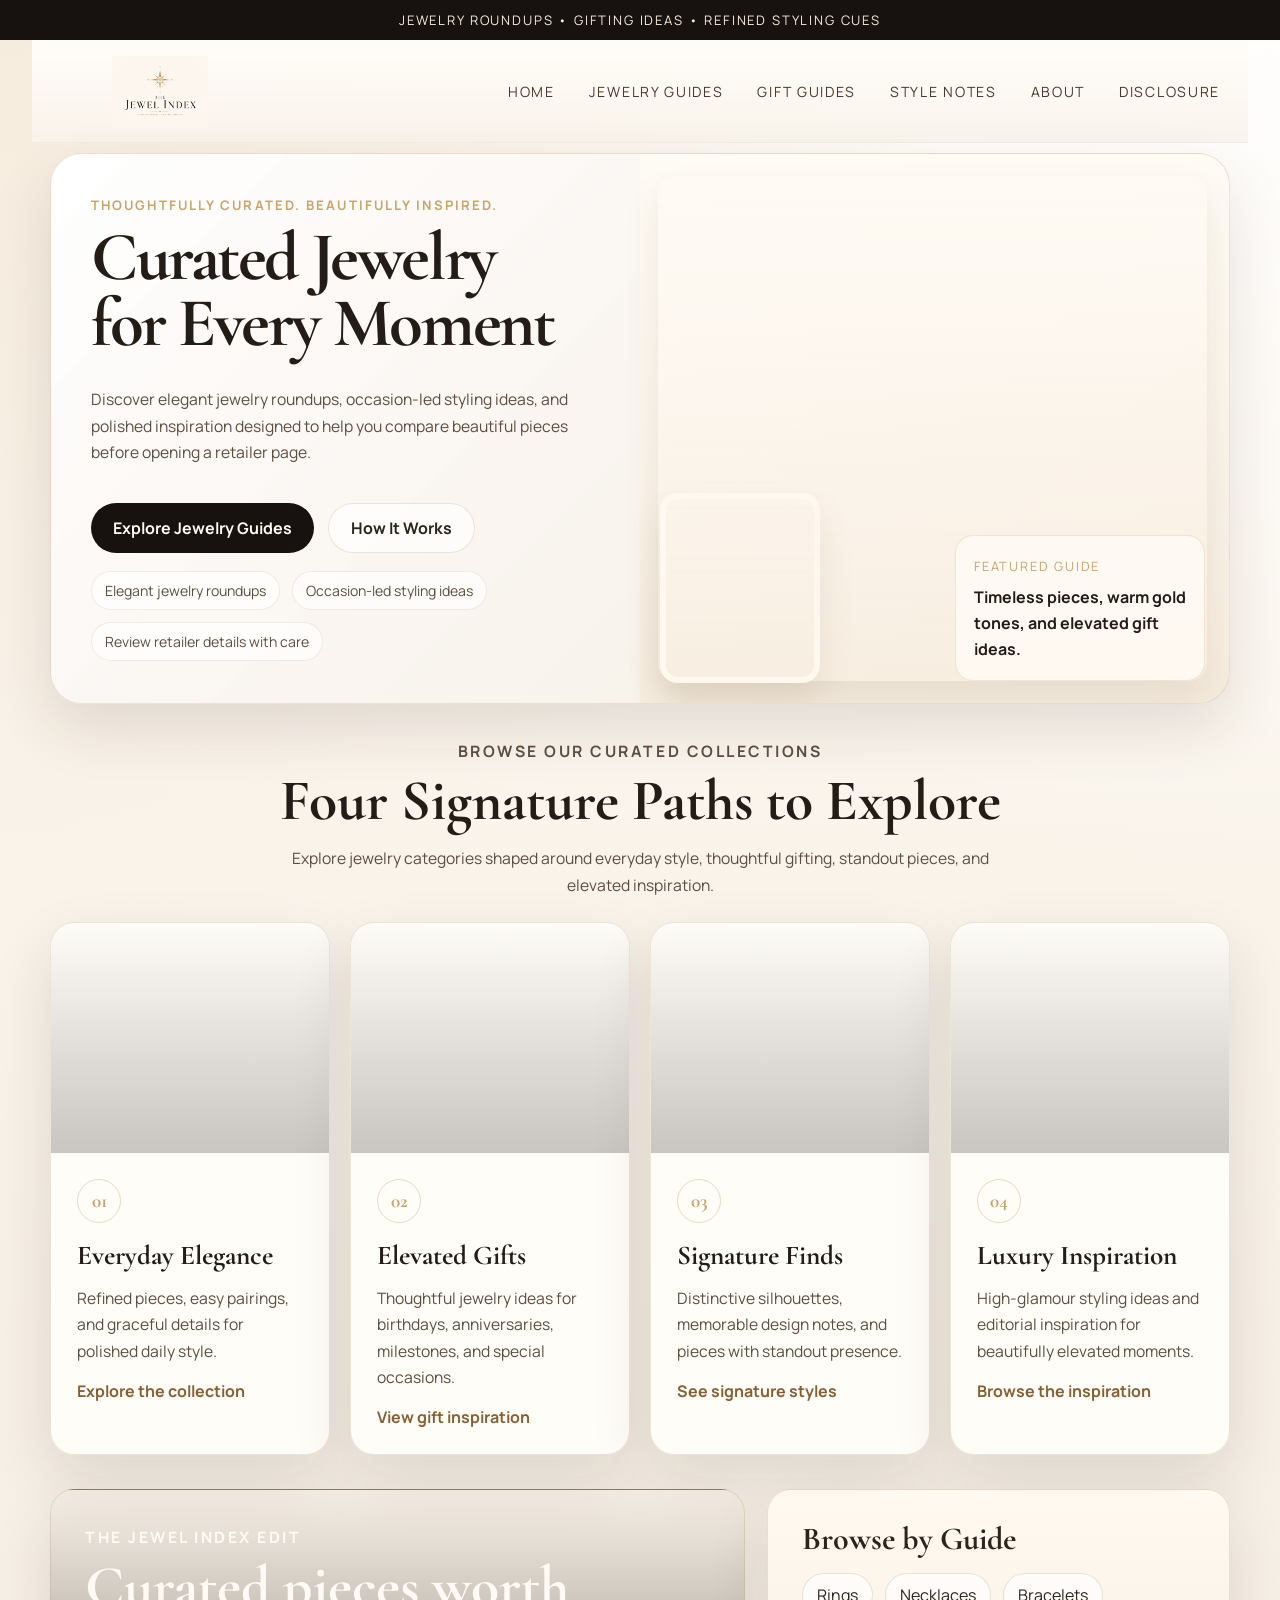
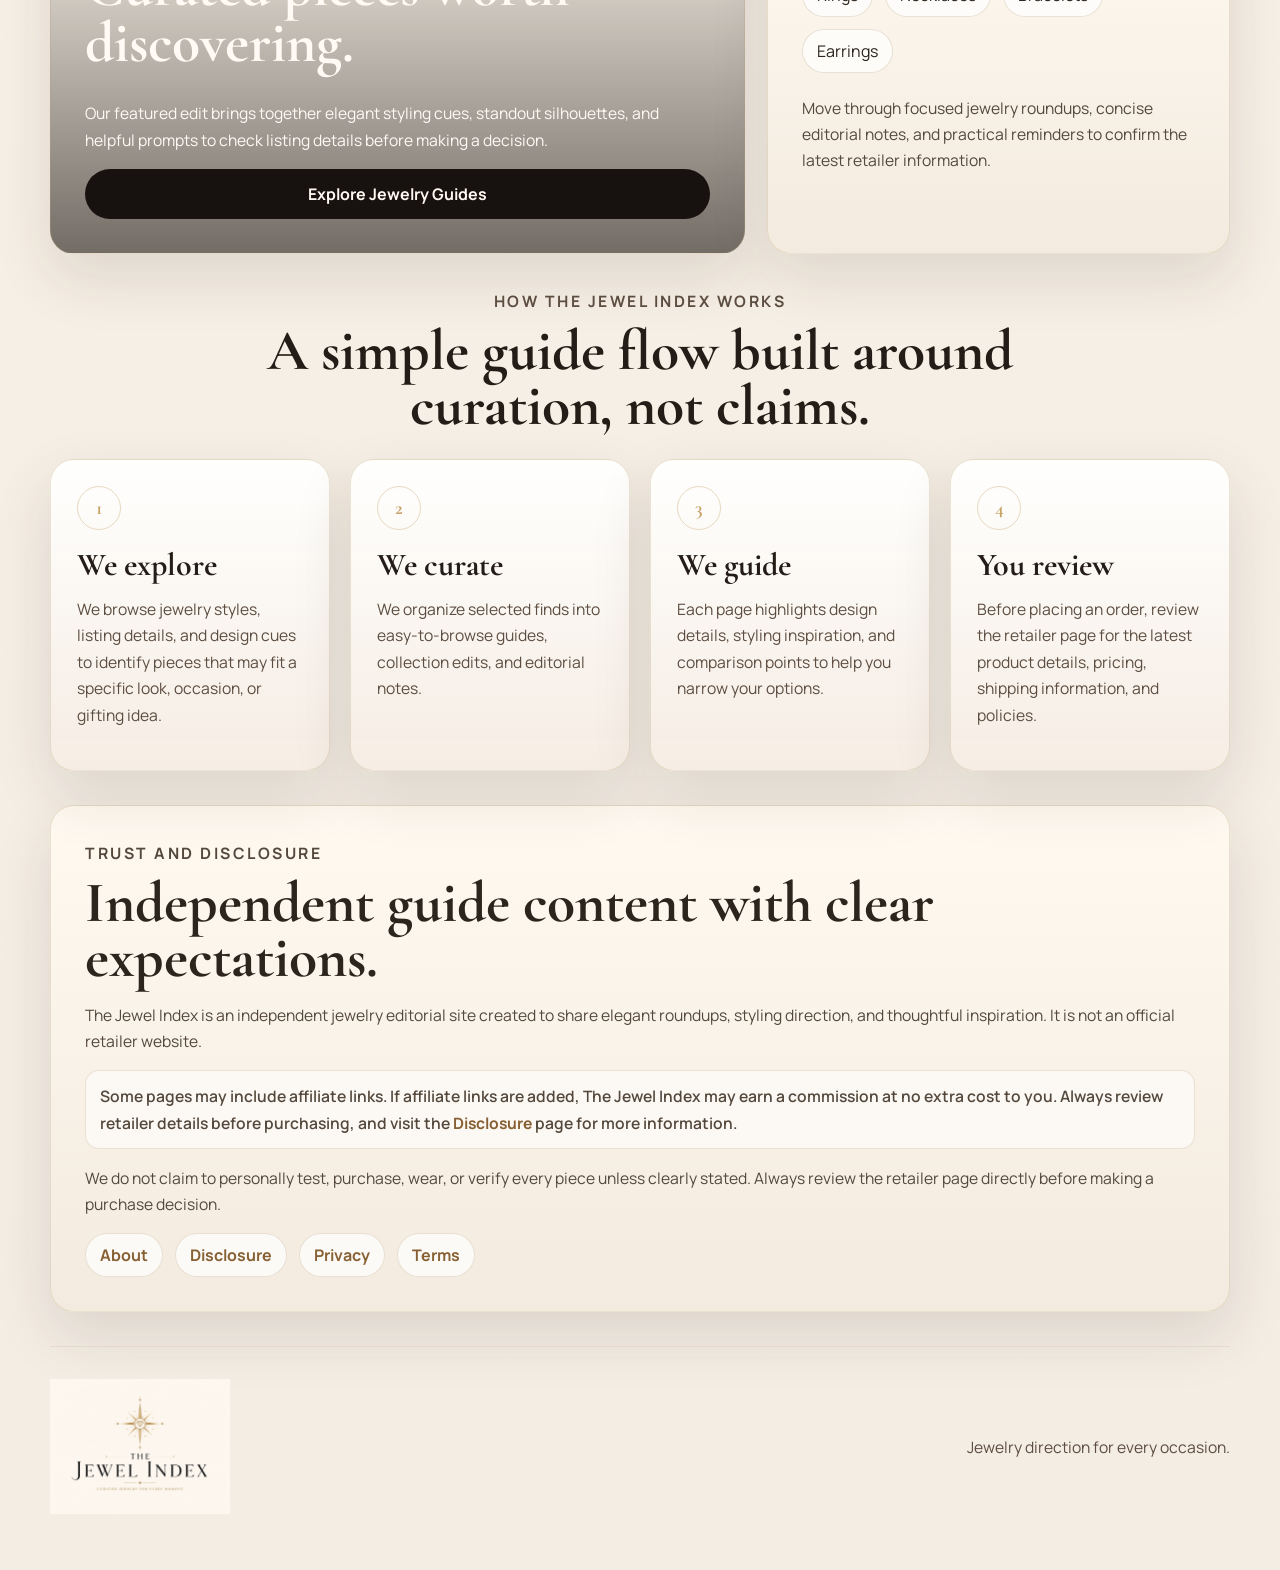
==== index.html @ 66f91530 "Fix homepage jewelry edit button link" ====
<!DOCTYPE html>
<html lang="en">
<head>
  <meta charset="UTF-8">
  <meta name="viewport" content="width=device-width, initial-scale=1.0">
  <meta name="description" content="The Jewel Index offers elegant jewelry roundups, occasion-led styling ideas, and polished inspiration for every moment.">
  <title>The Jewel Index | Curated Jewelry for Every Moment</title>
  <link rel="preconnect" href="https://fonts.googleapis.com">
  <link rel="preconnect" href="https://fonts.gstatic.com" crossorigin>
  <link href="https://fonts.googleapis.com/css2?family=Cormorant+Garamond:wght@400;500;600;700&family=Manrope:wght@400;500;600;700&display=swap" rel="stylesheet">
  <link rel="stylesheet" href="styles.css">
</head>
<body>
  <div class="top-ribbon">Jewelry roundups • gifting ideas • refined styling cues</div>
  <div class="page-shell">
    <header class="site-header">
      <div class="brand-lockup">
        <a class="brand" href="index.html" aria-label="The Jewel Index home">
          <img class="brand-logo" src="assets/the-jewel-index-logo.png" alt="The Jewel Index">
        </a>
      </div>

      <nav class="site-nav" aria-label="Primary">
        <a href="index.html">Home</a>
        <a href="jewelry-guides.html">Jewelry Guides</a>
        <a href="gift-guides.html">Gift Guides</a>
        <a href="guide-template.html">Style Notes</a>
        <a href="about.html">About</a>
        <a href="disclosure.html">Disclosure</a>
      </nav>
    </header>

    <main>
      <section class="hero">
        <div class="hero-copy">
          <p class="eyebrow">Thoughtfully curated. Beautifully inspired.</p>
          <h1 class="hero-title">
            <span class="line">Curated Jewelry</span>
            <span class="line">for Every Moment</span>
          </h1>
          <p class="hero-text">
            Discover elegant jewelry roundups, occasion-led styling ideas, and polished inspiration designed to help you compare beautiful pieces before opening a retailer page.
          </p>
          <div class="hero-actions">
            <a class="button button-primary" href="jewelry-guides.html">Explore Jewelry Guides</a>
            <a class="button button-secondary" href="#how-it-works">How It Works</a>
          </div>
          <ul class="hero-highlights" aria-label="Site highlights">
            <li>Elegant jewelry roundups</li>
            <li>Occasion-led styling ideas</li>
            <li>Review retailer details with care</li>
          </ul>
        </div>

        <div class="hero-visual" aria-hidden="true">
          <div class="hero-image hero-image-main"></div>
          <div class="hero-image hero-image-detail"></div>
          <div class="hero-plaque">
            <span class="plaque-label">Featured Guide</span>
            <strong>Timeless pieces, warm gold tones, and elevated gift ideas.</strong>
          </div>
        </div>
      </section>

      <section class="collections">
        <div class="section-heading">
          <p class="eyebrow">Browse our curated collections</p>
          <h2>Four Signature Paths to Explore</h2>
          <p>
            Explore jewelry categories shaped around everyday style, thoughtful gifting, standout pieces, and elevated inspiration.
          </p>
        </div>

        <div class="collection-grid">
          <article class="collection-card">
            <div class="collection-image everyday-elegance" aria-hidden="true"></div>
            <div class="collection-body">
              <span class="card-index">01</span>
              <h3>Everyday Elegance</h3>
              <p>Refined pieces, easy pairings, and graceful details for polished daily style.</p>
              <a href="jewelry-guides.html">Explore the collection</a>
            </div>
          </article>

          <article class="collection-card">
            <div class="collection-image elevated-gifts" aria-hidden="true"></div>
            <div class="collection-body">
              <span class="card-index">02</span>
              <h3>Elevated Gifts</h3>
              <p>Thoughtful jewelry ideas for birthdays, anniversaries, milestones, and special occasions.</p>
              <a href="gift-guides.html">View gift inspiration</a>
            </div>
          </article>

          <article class="collection-card">
            <div class="collection-image signature-finds" aria-hidden="true"></div>
            <div class="collection-body">
              <span class="card-index">03</span>
              <h3>Signature Finds</h3>
              <p>Distinctive silhouettes, memorable design notes, and pieces with standout presence.</p>
              <a href="jewelry-guides.html">See signature styles</a>
            </div>
          </article>

          <article class="collection-card">
            <div class="collection-image luxury-inspiration" aria-hidden="true"></div>
            <div class="collection-body">
              <span class="card-index">04</span>
              <h3>Luxury Inspiration</h3>
              <p>High-glamour styling ideas and editorial inspiration for beautifully elevated moments.</p>
              <a href="jewelry-guides.html">Browse the inspiration</a>
            </div>
          </article>
        </div>
      </section>

      <section class="editorial-feature">
        <div class="feature-panel">
          <p class="eyebrow">The Jewel Index Edit</p>
          <h2>Curated pieces worth discovering.</h2>
          <p>
            Our featured edit brings together elegant styling cues, standout silhouettes, and helpful prompts to check listing details before making a decision.
          </p>
          <a class="button button-dark" href="jewelry-guides.html">Explore Jewelry Guides</a>
        </div>

        <aside class="feature-notes">
          <h3>Browse by Guide</h3>
          <div class="note-pills">
            <a href="rings.html">Rings</a>
            <a href="necklaces.html">Necklaces</a>
            <a href="bracelets.html">Bracelets</a>
            <a href="earrings.html">Earrings</a>
          </div>
          <p>
            Move through focused jewelry roundups, concise editorial notes, and practical reminders to confirm the latest retailer information.
          </p>
        </aside>
      </section>

      <section class="how-it-works" id="how-it-works">
        <div class="section-heading">
          <p class="eyebrow">How The Jewel Index Works</p>
          <h2>A simple guide flow built around curation, not claims.</h2>
        </div>

        <div class="steps-grid">
          <article class="step-card">
            <span class="step-number">1</span>
            <h3>We explore</h3>
            <p>We browse jewelry styles, listing details, and design cues to identify pieces that may fit a specific look, occasion, or gifting idea.</p>
          </article>

          <article class="step-card">
            <span class="step-number">2</span>
            <h3>We curate</h3>
            <p>We organize selected finds into easy-to-browse guides, collection edits, and editorial notes.</p>
          </article>

          <article class="step-card">
            <span class="step-number">3</span>
            <h3>We guide</h3>
            <p>Each page highlights design details, styling inspiration, and comparison points to help you narrow your options.</p>
          </article>

          <article class="step-card">
            <span class="step-number">4</span>
            <h3>You review</h3>
            <p>Before placing an order, review the retailer page for the latest product details, pricing, shipping information, and policies.</p>
          </article>
        </div>
      </section>

      <section class="trust-section">
        <div class="trust-card">
          <p class="eyebrow">Trust and disclosure</p>
          <h2>Independent guide content with clear expectations.</h2>
          <p>
            The Jewel Index is an independent jewelry editorial site created to share elegant roundups, styling direction, and thoughtful inspiration. It is not an official retailer website.
          </p>
          <p class="associate-disclosure">
            Some pages may include affiliate links. If affiliate links are added, The Jewel Index may earn a commission at no extra cost to you. Always review retailer details before purchasing, and visit the <a class="text-link" href="disclosure.html">Disclosure</a> page for more information.
          </p>
          <p>
            We do not claim to personally test, purchase, wear, or verify every piece unless clearly stated. Always review the retailer page directly before making a purchase decision.
          </p>
          <div class="trust-links">
            <a href="about.html">About</a>
            <a href="disclosure.html">Disclosure</a>
            <a href="privacy.html">Privacy</a>
            <a href="terms.html">Terms</a>
          </div>
        </div>
      </section>
    </main>

    <footer class="site-footer">
      <img class="footer-logo" src="assets/the-jewel-index-logo.png" alt="The Jewel Index">
      <p>Jewelry direction for every occasion.</p>
    </footer>
  </div>
</body>
</html>
---- styles.css ----
:root {
  --bg: #f6efe6;
  --bg-soft: #fbf7f1;
  --panel: #f3eadf;
  --panel-strong: #fffdf9;
  --text: #2c241d;
  --text-dark: #2d241d;
  --muted: #8d7866;
  --line: rgba(188, 160, 117, 0.28);
  --gold: #c8a46a;
  --gold-deep: #9a7441;
  --shadow: 0 24px 60px rgba(53, 37, 22, 0.12);
  --radius-xl: 32px;
  --radius-lg: 24px;
  --radius-md: 18px;
  --content-width: 1180px;
}

*,
*::before,
*::after {
  box-sizing: border-box;
}

html {
  scroll-behavior: smooth;
}

body {
  margin: 0;
  font-family: "Manrope", sans-serif;
  color: var(--text);
  background:
    radial-gradient(circle at top left, rgba(200, 164, 106, 0.16), transparent 28%),
    radial-gradient(circle at right top, rgba(255, 255, 255, 0.8), transparent 26%),
    linear-gradient(180deg, #fffaf4 0%, #f7f0e6 42%, #f4ede4 100%);
}

a {
  color: inherit;
  text-decoration: none;
}

img {
  max-width: 100%;
  display: block;
}

.page-shell {
  width: min(calc(100% - 40px), var(--content-width));
  margin: 0 auto;
  padding: 0 0 56px;
}

.top-ribbon {
  padding: 11px 20px;
  background: #17120f;
  color: #f6ebdb;
  text-align: center;
  font-size: 0.82rem;
  letter-spacing: 0.14em;
  text-transform: uppercase;
}

.site-header {
  display: flex;
  align-items: center;
  justify-content: space-between;
  gap: 18px;
  padding: 16px 18px 14px;
  margin: 0 -18px 10px;
  min-height: 0;
  border-bottom: 1px solid rgba(188, 160, 117, 0.18);
  background: linear-gradient(180deg, rgba(255, 253, 249, 0.98), rgba(249, 243, 235, 0.94));
}

.brand-lockup {
  display: flex;
  align-items: center;
  flex: 0 0 auto;
  max-width: 220px;
}

.brand {
  display: inline-flex;
  align-items: center;
  max-width: 100%;
  flex: 0 0 auto;
}

.brand-logo,
.footer-logo {
  display: block;
  width: auto;
  height: auto;
}

.brand-logo {
  width: clamp(180px, 18vw, 220px);
  max-width: 220px;
  max-height: 72px;
  object-fit: contain;
}

.site-nav {
  display: flex;
  flex-wrap: wrap;
  justify-content: flex-end;
  gap: 14px;
  padding: 0;
  background: transparent;
  flex: 1 1 auto;
  align-items: center;
}

.site-nav a {
  position: relative;
  color: #4a392d;
  font-size: 0.88rem;
  padding: 8px 10px 9px;
  letter-spacing: 0.12em;
  text-transform: uppercase;
}

.site-nav a::after {
  content: "";
  position: absolute;
  left: 0;
  bottom: 0;
  width: 100%;
  height: 1px;
  background: linear-gradient(90deg, transparent, var(--gold), transparent);
  transform: scaleX(0);
  transform-origin: center;
  transition: transform 180ms ease;
}

.site-nav a:hover::after,
.site-nav a:focus-visible::after {
  transform: scaleX(1);
}

.hero,
.collections,
.editorial-feature,
.how-it-works,
.trust-section {
  margin-bottom: 34px;
}

.hero {
  display: grid;
  grid-template-columns: 1fr 1fr;
  gap: 0;
  align-items: stretch;
  padding: 0;
  border: 1px solid var(--line);
  border-radius: var(--radius-xl);
  background:
    linear-gradient(135deg, rgba(255, 255, 255, 0.88), rgba(243, 234, 223, 0.92)),
    rgba(255, 253, 249, 0.95);
  box-shadow: var(--shadow);
  overflow: hidden;
}

.hero-copy {
  display: flex;
  flex-direction: column;
  justify-content: center;
  padding: 42px 40px;
  min-width: 0;
}

.eyebrow {
  margin: 0 0 10px;
  color: var(--gold);
  font-size: 0.82rem;
  font-weight: 700;
  letter-spacing: 0.16em;
  text-transform: uppercase;
}

h1,
h2,
h3 {
  margin: 0;
  font-family: "Cormorant Garamond", serif;
  line-height: 0.96;
  color: #241c16;
}

.hero-title,
h1 {
  max-width: 9.2ch;
  font-size: clamp(3.15rem, 5.4vw, 4.55rem);
  margin-bottom: 14px;
  letter-spacing: -0.035em;
  line-height: 0.96;
  text-wrap: balance;
}

.hero-title {
  max-width: 13.5ch;
}

.hero-title .line {
  display: block;
  white-space: nowrap;
}

h2 {
  font-size: clamp(2.4rem, 5vw, 3.6rem);
  margin-bottom: 14px;
}

h3 {
  font-size: 2rem;
  margin-bottom: 14px;
}

.hero-text,
.section-heading p,
.collection-card p,
.feature-panel p,
.feature-notes p,
.step-card p,
.trust-card p,
.site-footer p {
  color: #5c4d40;
  line-height: 1.68;
  font-size: 0.98rem;
}

.hero-actions {
  display: flex;
  flex-wrap: wrap;
  gap: 14px;
  margin: 22px 0 18px;
}

.button {
  display: inline-flex;
  align-items: center;
  justify-content: center;
  min-height: 50px;
  padding: 0 22px;
  border-radius: 999px;
  font-weight: 700;
  transition: transform 180ms ease, background 180ms ease, border-color 180ms ease;
}

.button:hover,
.button:focus-visible {
  transform: translateY(-2px);
}

.button-primary {
  background: #17120f;
  color: #fff9f1;
}

.button-secondary {
  border: 1px solid var(--line);
  background: rgba(255, 255, 255, 0.72);
}

.button-dark {
  background: #17120f;
  color: #fff9f1;
}

.hero-highlights {
  display: flex;
  flex-wrap: wrap;
  gap: 12px;
  margin: 0;
  padding: 0;
  list-style: none;
}

.hero-highlights li {
  padding: 9px 13px;
  border: 1px solid rgba(188, 160, 117, 0.2);
  border-radius: 999px;
  background: rgba(255, 255, 255, 0.72);
  color: #5c4d40;
  font-size: 0.88rem;
}

.hero-visual {
  position: relative;
  min-height: 460px;
  background: linear-gradient(180deg, rgba(255, 251, 245, 0.96), rgba(246, 235, 220, 0.62));
}

.hero-image {
  position: absolute;
  border-radius: 18px;
  background-position: center;
  background-size: cover;
  box-shadow: 0 18px 34px rgba(109, 81, 43, 0.1);
}

.hero-image-main {
  inset: 22px 22px 22px 18px;
  background-image:
    linear-gradient(180deg, rgba(255, 250, 244, 0.28), rgba(255, 242, 225, 0.12)),
    url("https://images.unsplash.com/photo-1617038260897-41a1f14a8ca0?auto=format&fit=crop&w=1200&q=80");
}

.hero-image-detail {
  left: 20px;
  bottom: 20px;
  width: 160px;
  height: 190px;
  border: 6px solid rgba(255, 248, 240, 0.96);
  background-image:
    linear-gradient(180deg, rgba(255, 248, 239, 0.2), rgba(255, 239, 223, 0.1)),
    url("https://images.unsplash.com/photo-1515562141207-7a88fb7ce338?auto=format&fit=crop&w=900&q=80");
}

.hero-plaque {
  position: absolute;
  right: 24px;
  bottom: 22px;
  width: min(250px, 64%);
  padding: 18px;
  border: 1px solid rgba(200, 164, 106, 0.24);
  border-radius: 18px;
  background: rgba(255, 250, 244, 0.9);
  backdrop-filter: blur(8px);
}

.plaque-label {
  display: inline-block;
  margin-bottom: 10px;
  color: var(--gold);
  font-size: 0.8rem;
  letter-spacing: 0.14em;
  text-transform: uppercase;
}

.hero-plaque strong {
  display: block;
  color: #241c16;
  font-size: 1rem;
  line-height: 1.6;
}

.section-heading {
  max-width: 760px;
  margin: 0 auto 24px;
  text-align: center;
}

.collection-grid,
.steps-grid {
  display: grid;
  grid-template-columns: repeat(4, minmax(0, 1fr));
  gap: 20px;
}

.collection-card,
.step-card,
.feature-panel,
.feature-notes,
.trust-card {
  border: 1px solid var(--line);
  border-radius: var(--radius-lg);
  box-shadow: var(--shadow);
}

.collection-card {
  overflow: hidden;
  background: rgba(255, 253, 249, 0.96);
}

.collection-image {
  min-height: 230px;
  background-position: center;
  background-size: cover;
}

.everyday-elegance {
  background-image:
    linear-gradient(180deg, rgba(246, 238, 228, 0.06), rgba(28, 19, 14, 0.24)),
    url("https://images.unsplash.com/photo-1611085583191-a3b181a88401?auto=format&fit=crop&w=1200&q=80");
}

.elevated-gifts {
  background-image:
    linear-gradient(180deg, rgba(246, 238, 228, 0.06), rgba(28, 19, 14, 0.24)),
    url("https://images.unsplash.com/photo-1602173574767-37ac01994b2a?auto=format&fit=crop&w=1200&q=80");
}

.signature-finds {
  background-image:
    linear-gradient(180deg, rgba(246, 238, 228, 0.06), rgba(28, 19, 14, 0.24)),
    url("https://images.unsplash.com/photo-1599643478518-a784e5dc4c8f?auto=format&fit=crop&w=1200&q=80");
}

.luxury-inspiration {
  background-image:
    linear-gradient(180deg, rgba(246, 238, 228, 0.06), rgba(28, 19, 14, 0.24)),
    url("https://images.unsplash.com/photo-1617038220319-276d3cfab638?auto=format&fit=crop&w=1200&q=80");
}

.collection-body,
.step-card {
  padding: 26px;
}

.collection-body h3 {
  font-size: 1.7rem;
}

.step-card {
  background:
    linear-gradient(180deg, rgba(255, 255, 255, 0.92), rgba(245, 236, 226, 0.9)),
    rgba(255, 253, 249, 0.94);
}

.card-index,
.step-number {
  display: inline-flex;
  align-items: center;
  justify-content: center;
  width: 44px;
  height: 44px;
  margin-bottom: 20px;
  border-radius: 50%;
  border: 1px solid rgba(200, 164, 106, 0.4);
  color: var(--gold);
  font-family: "Cormorant Garamond", serif;
  font-size: 1.2rem;
  font-weight: 700;
}

.collection-card a,
.text-link,
.trust-links a {
  color: #876033;
  font-weight: 700;
}

.editorial-feature {
  display: grid;
  grid-template-columns: 1.2fr 0.8fr;
  gap: 22px;
}

.feature-panel {
  min-height: 360px;
  padding: 34px;
  display: flex;
  flex-direction: column;
  justify-content: flex-end;
  background:
    linear-gradient(180deg, rgba(253, 248, 241, 0.06), rgba(20, 14, 10, 0.58)),
    url("https://images.unsplash.com/photo-1611652022419-a9419f74343d?auto=format&fit=crop&w=1200&q=80") center/cover;
}

.feature-panel h2,
.feature-panel p {
  color: #fffaf4;
}

.feature-notes,
.trust-card {
  padding: 34px;
  background: linear-gradient(180deg, rgba(255, 249, 241, 0.96), rgba(243, 234, 223, 0.96));
}

.feature-notes h3,
.trust-card h2 {
  color: var(--text-dark);
}

.feature-notes p,
.trust-card p {
  color: #54483c;
}

.associate-disclosure {
  padding: 12px 14px;
  border: 1px solid rgba(154, 116, 65, 0.18);
  border-radius: 14px;
  background: rgba(255, 255, 255, 0.56);
  font-weight: 600;
}

.note-pills,
.trust-links {
  display: flex;
  flex-wrap: wrap;
  gap: 12px;
}

.note-pills {
  margin: 18px 0 22px;
}

.note-pills a,
.trust-links a {
  padding: 10px 14px;
  border-radius: 999px;
  border: 1px solid rgba(154, 116, 65, 0.2);
  background: rgba(255, 255, 255, 0.72);
}

.site-footer {
  display: flex;
  align-items: center;
  justify-content: space-between;
  gap: 16px;
  padding: 32px 0 0;
  color: #7f6b59;
  border-top: 1px solid rgba(188, 160, 117, 0.18);
}

.footer-logo {
  width: clamp(140px, 16vw, 180px);
  max-width: 180px;
}

.guide-page {
  display: flex;
  flex-direction: column;
  gap: 34px;
}

.guide-hero {
  display: grid;
  grid-template-columns: 1fr 1fr;
  gap: 24px;
  align-items: stretch;
  padding: 28px;
  border: 1px solid var(--line);
  border-radius: var(--radius-xl);
  background: linear-gradient(135deg, rgba(255, 253, 249, 0.98), rgba(243, 234, 223, 0.94));
  box-shadow: var(--shadow);
}

.guide-hero-copy,
.guide-panel {
  background: rgba(255, 253, 249, 0.72);
}

.guide-hero-copy,
.guide-panel,
.guide-card {
  border: 1px solid rgba(188, 160, 117, 0.16);
  border-radius: var(--radius-lg);
}

.guide-hero-copy {
  padding: 34px;
  display: flex;
  flex-direction: column;
  justify-content: center;
}

.guide-hero-copy h1,
.guide-panel h2 {
  max-width: 12ch;
  font-size: clamp(2.7rem, 4.6vw, 4rem);
  line-height: 0.98;
}

.guide-intro,
.guide-panel p,
.guide-list li,
.guide-card p {
  color: #5c4d40;
  line-height: 1.72;
  font-size: 0.98rem;
}

.guide-hero-visual {
  min-height: 420px;
  border-radius: var(--radius-lg);
  background-position: center;
  background-size: cover;
  box-shadow: 0 18px 34px rgba(109, 81, 43, 0.1);
}

.rings-guide-visual {
  background-image:
    linear-gradient(180deg, rgba(255, 250, 244, 0.26), rgba(255, 242, 225, 0.14)),
    url("https://images.unsplash.com/photo-1605100804763-247f67b3557e?auto=format&fit=crop&w=1400&q=80");
}

.necklaces-guide-visual {
  background-image:
    linear-gradient(180deg, rgba(255, 252, 246, 0.08), rgba(255, 244, 230, 0.04)),
    url("assets/necklaces-guide-hero.png");
}

.bracelets-guide-visual {
  background-image:
    linear-gradient(180deg, rgba(255, 252, 246, 0.08), rgba(255, 244, 230, 0.04)),
    url("assets/bracelets-guide-hero.png");
}

.earrings-guide-visual {
  background-image:
    linear-gradient(180deg, rgba(255, 252, 246, 0.08), rgba(255, 244, 230, 0.04)),
    url("assets/earrings-guide-hero.png");
}

.guide-section {
  display: flex;
  flex-direction: column;
  gap: 24px;
}

.guide-card-grid {
  display: grid;
  grid-template-columns: repeat(4, minmax(0, 1fr));
  gap: 20px;
}

.guide-card-grid-three {
  grid-template-columns: repeat(3, minmax(0, 1fr));
}

.guide-card {
  padding: 24px;
  background: rgba(255, 253, 249, 0.94);
  box-shadow: var(--shadow);
}

.guide-card h3 {
  font-size: 1.8rem;
}

.jewelry-guides-page .guide-hero-copy h1,
.jewelry-guides-page .guide-panel h2 {
  max-width: 16ch;
}

.guide-columns {
  display: grid;
  grid-template-columns: 1.15fr 0.85fr;
  gap: 22px;
}

.guide-panel {
  padding: 32px;
  box-shadow: var(--shadow);
}

.guide-panel-soft {
  background: linear-gradient(180deg, rgba(255, 249, 241, 0.96), rgba(243, 234, 223, 0.96));
}

.guide-list {
  margin: 18px 0 0;
  padding-left: 20px;
}

.guide-list li + li {
  margin-top: 12px;
}

.guide-note {
  margin-top: 18px;
  padding: 12px 14px;
  border: 1px solid rgba(154, 116, 65, 0.18);
  border-radius: 14px;
  background: rgba(255, 255, 255, 0.56);
  font-weight: 600;
}

.ring-guide-page .guide-hero-copy h1 {
  max-width: 14ch;
}

.necklace-guide-page .guide-hero-copy h1 {
  max-width: 18ch;
}

.bracelet-guide-page .guide-hero-copy h1 {
  max-width: 16ch;
}

.earrings-guide-page .guide-hero-copy h1 {
  max-width: 16ch;
}

.earrings-guide-page .guide-panel h2 {
  max-width: 12ch;
  font-size: clamp(2.625rem, 3.8vw, 3.5rem);
  line-height: 1;
  letter-spacing: -0.02em;
  text-wrap: balance;
}

.earrings-guide-page .guide-buy-panel h2 {
  max-width: 16ch;
  font-size: clamp(2.25rem, 3vw, 3rem);
  white-space: nowrap;
}

.bracelet-guide-page .guide-panel h2 {
  max-width: 12ch;
  font-size: clamp(2.625rem, 3.8vw, 3.5rem);
  line-height: 1;
  letter-spacing: -0.02em;
  text-wrap: balance;
}

.bracelet-guide-page .guide-buy-panel h2 {
  max-width: 16ch;
  font-size: clamp(2.25rem, 3vw, 3rem);
  white-space: nowrap;
}

.necklace-guide-page .guide-panel h2 {
  max-width: 12ch;
  font-size: clamp(2.625rem, 3.8vw, 3.5rem);
  line-height: 1;
  letter-spacing: -0.02em;
  text-wrap: balance;
}

.necklace-guide-page .guide-buy-panel h2 {
  max-width: 16ch;
  font-size: clamp(2.25rem, 3vw, 3rem);
  white-space: nowrap;
}

.ring-guide-page .guide-panel h2 {
  max-width: 12ch;
  font-size: clamp(2.625rem, 3.8vw, 3.5rem);
  line-height: 1;
  letter-spacing: -0.02em;
  text-wrap: balance;
}

.ring-guide-page .guide-buy-panel h2 {
  max-width: 16ch;
  font-size: clamp(2.25rem, 3vw, 3rem);
  white-space: nowrap;
}

@media (max-width: 1080px) {
  .collection-grid,
  .steps-grid,
  .guide-card-grid {
    grid-template-columns: 1fr 1fr;
  }

  .hero,
  .editorial-feature,
  .guide-hero,
  .guide-columns {
    grid-template-columns: 1fr;
  }

  .hero-visual {
    min-height: 400px;
  }

  .guide-hero-visual {
    min-height: 320px;
  }
}

@media (max-width: 780px) {
  .page-shell {
    width: min(calc(100% - 24px), var(--content-width));
  }

  .site-header,
  .site-footer {
    flex-direction: column;
    align-items: flex-start;
  }

  .site-header {
    gap: 12px;
    padding: 14px 12px 12px;
    margin: 0 -12px 10px;
  }

  .hero,
  .editorial-feature,
  .collection-grid,
  .steps-grid,
  .guide-card-grid {
    grid-template-columns: 1fr;
  }

  .site-nav {
    justify-content: flex-start;
    padding: 0;
    width: 100%;
    gap: 10px;
  }

  .hero {
    padding: 26px;
  }

  .hero-copy {
    padding: 32px 26px 18px;
  }

  .hero-title,
  h1 {
    max-width: none;
    font-size: clamp(2.7rem, 8vw, 3.85rem);
    line-height: 0.98;
  }

  .hero-title .line {
    white-space: normal;
  }

  .ring-guide-page .guide-buy-panel h2 {
    white-space: normal;
    max-width: 12ch;
  }

  .necklace-guide-page .guide-buy-panel h2 {
    white-space: normal;
    max-width: 12ch;
  }

  .bracelet-guide-page .guide-buy-panel h2 {
    white-space: normal;
    max-width: 12ch;
  }

  .earrings-guide-page .guide-buy-panel h2 {
    white-space: normal;
    max-width: 12ch;
  }

  .hero-visual {
    width: 100%;
    min-height: 340px;
  }

  .hero-image-detail {
    width: 132px;
    height: 156px;
    left: 16px;
    bottom: 16px;
  }

  .hero-image-main {
    inset: 16px 16px 16px 16px;
  }

  .hero-plaque {
    right: 18px;
    bottom: 18px;
    width: min(220px, 62%);
    padding: 16px;
  }

  .feature-panel,
  .feature-notes,
  .trust-card,
  .guide-hero,
  .guide-panel,
  .guide-card,
  .guide-hero-copy {
    padding: 26px;
  }

  .guide-page {
    gap: 28px;
  }

  .guide-hero-visual {
    min-height: 260px;
  }
}

@media (max-width: 560px) {
  .collection-grid,
  .steps-grid {
    grid-template-columns: 1fr;
  }

  .hero-highlights {
    flex-direction: column;
    align-items: flex-start;
  }

  .brand-logo {
    width: clamp(170px, 48vw, 200px);
    max-width: 200px;
    max-height: 64px;
  }

  .top-ribbon {
    font-size: 0.72rem;
    letter-spacing: 0.1em;
  }

  .site-footer {
    padding-top: 18px;
  }
}
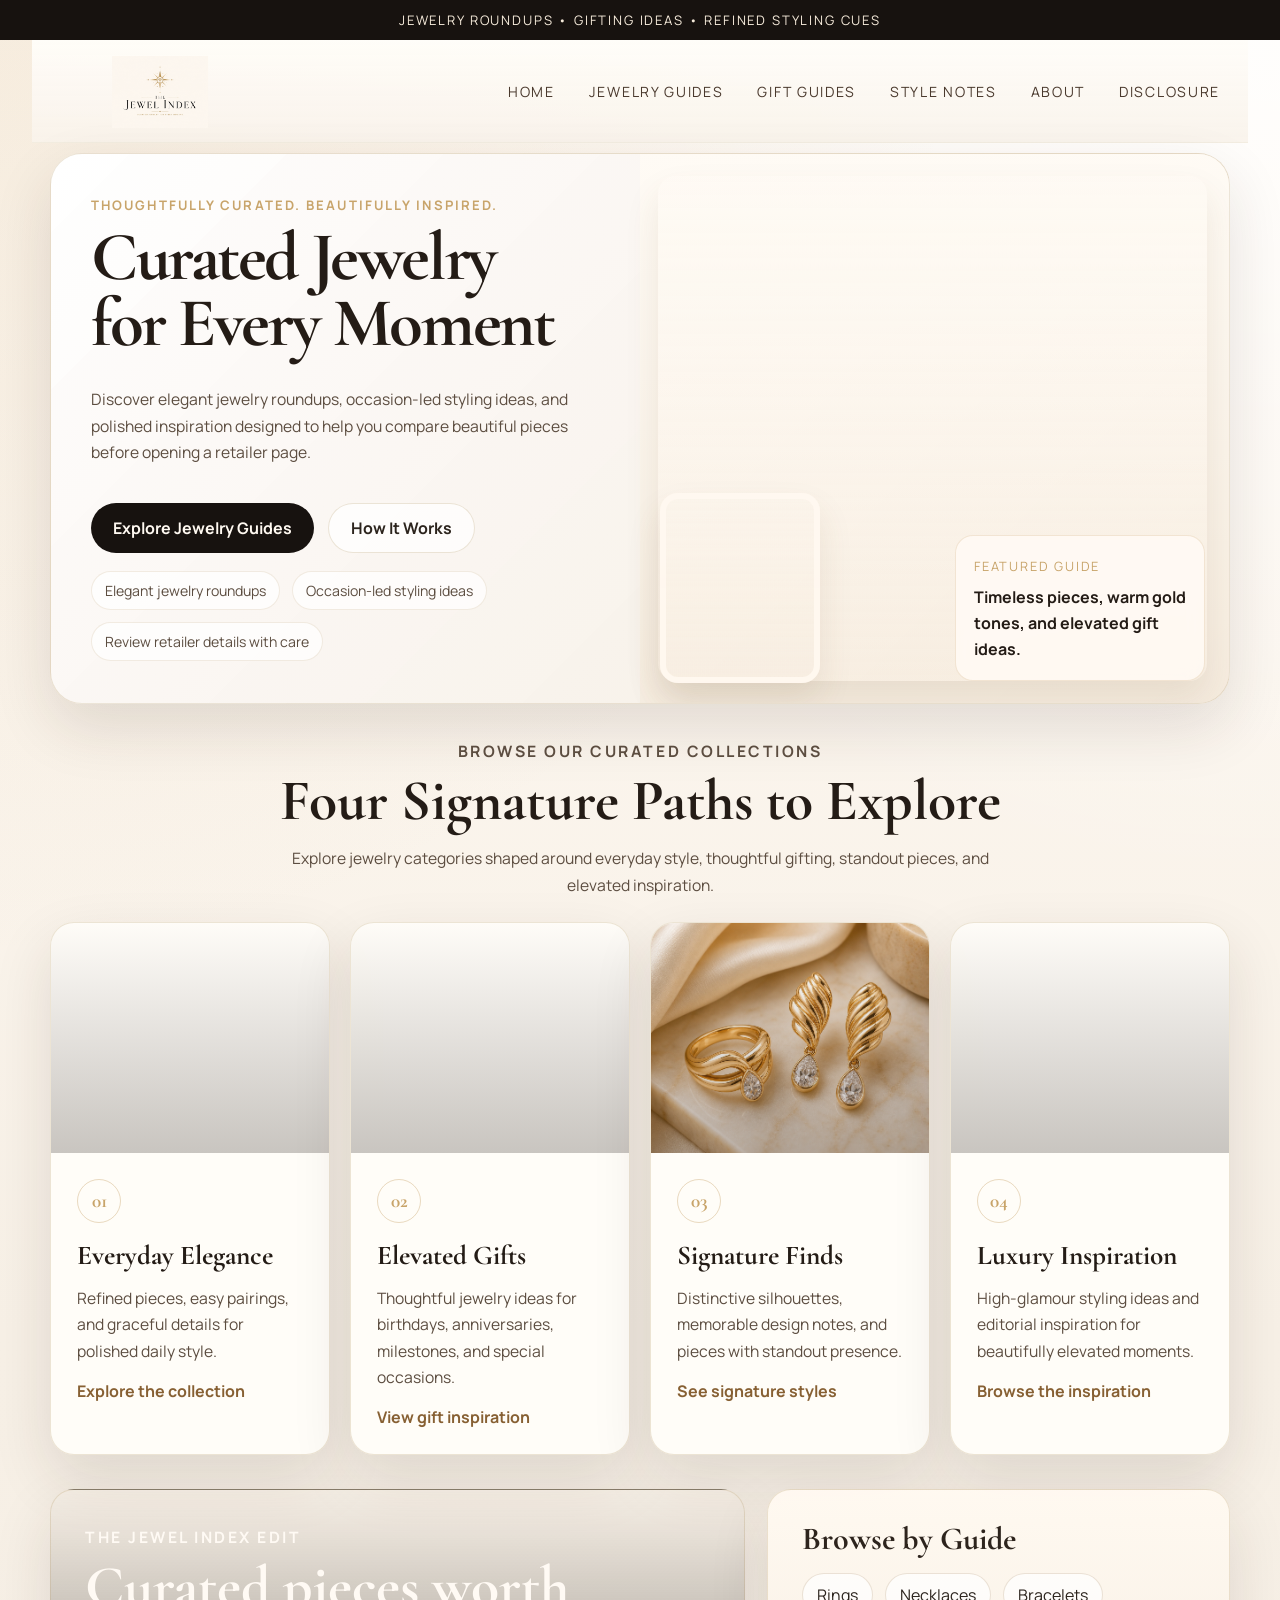
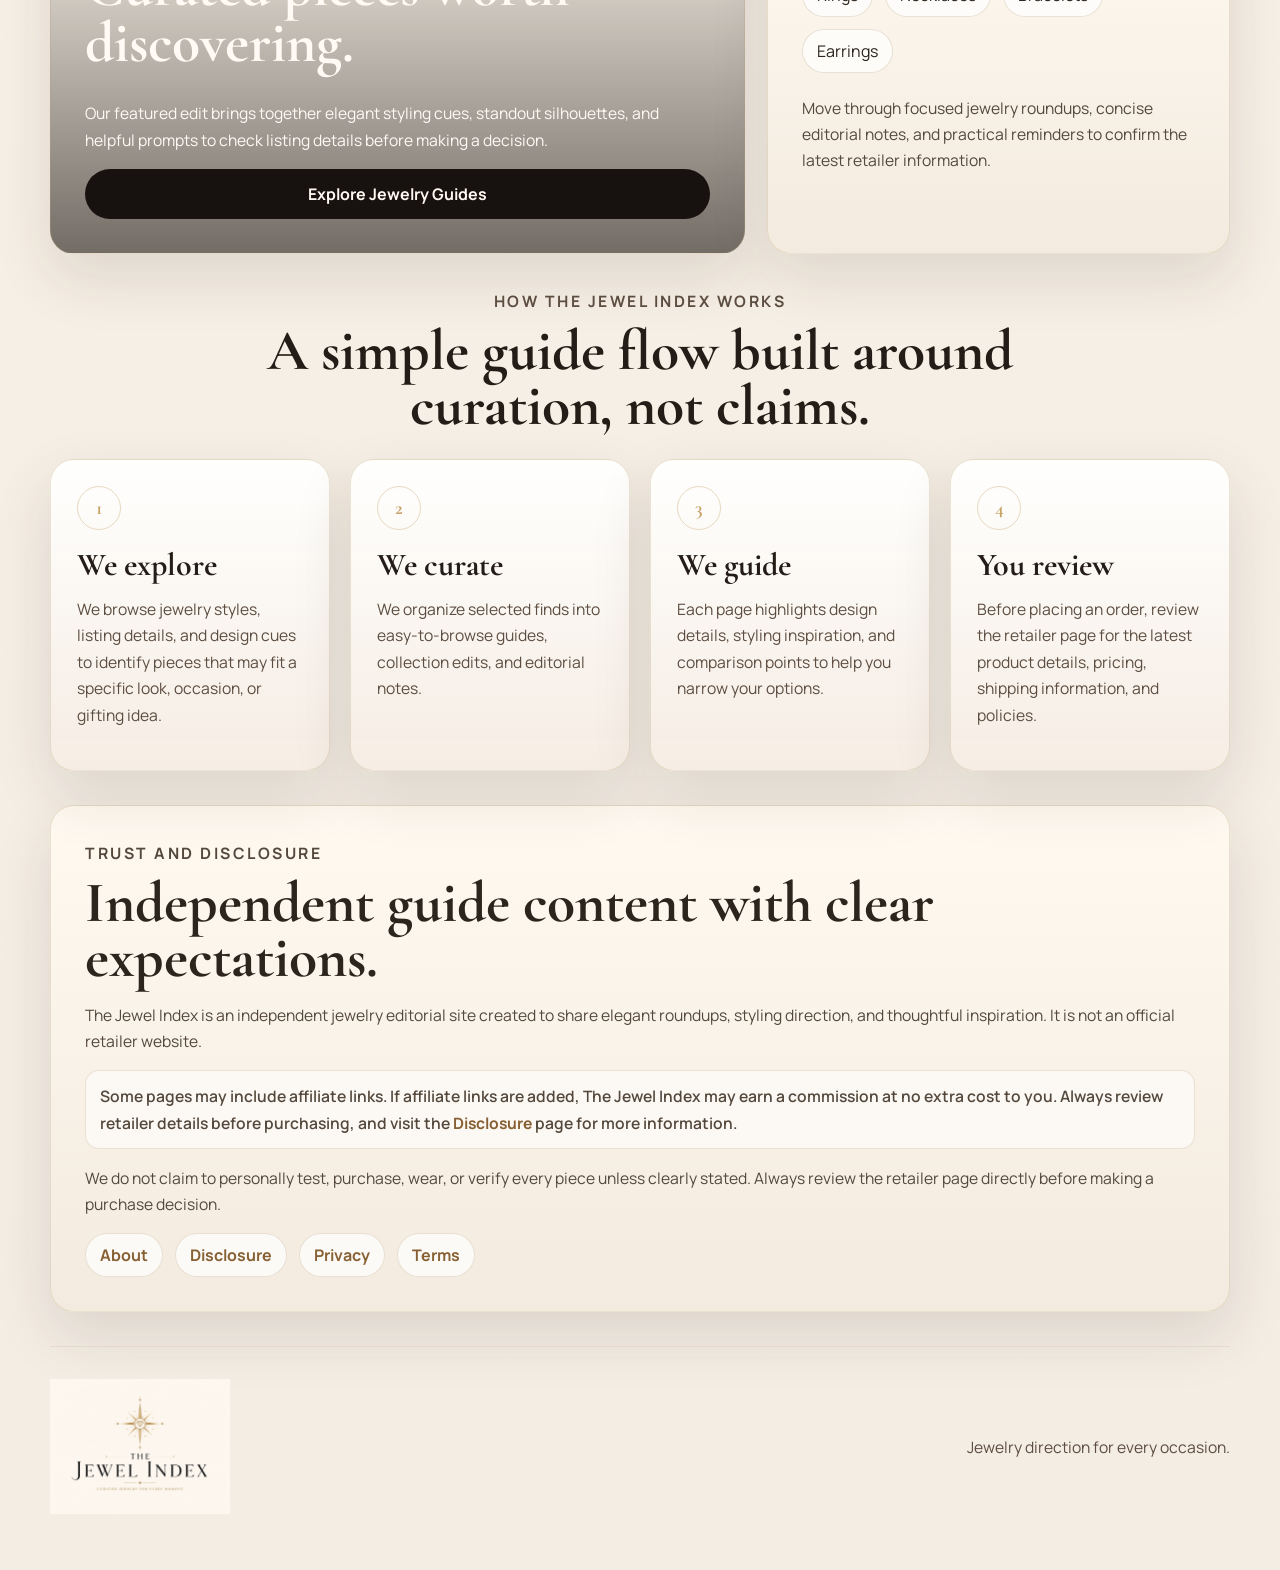
==== commit 654dc560: "Update homepage signature finds image" ====
--- a/index.html
+++ b/index.html
@@ -24,7 +24,7 @@
         <a href="index.html">Home</a>
         <a href="jewelry-guides.html">Jewelry Guides</a>
         <a href="gift-guides.html">Gift Guides</a>
-        <a href="guide-template.html">Style Notes</a>
+        <a href="style-notes.html">Style Notes</a>
         <a href="about.html">About</a>
         <a href="disclosure.html">Disclosure</a>
       </nav>
@@ -78,7 +78,7 @@
               <span class="card-index">01</span>
               <h3>Everyday Elegance</h3>
               <p>Refined pieces, easy pairings, and graceful details for polished daily style.</p>
-              <a href="jewelry-guides.html">Explore the collection</a>
+              <a href="rings.html">Explore the collection</a>
             </div>
           </article>
 
@@ -93,12 +93,12 @@
           </article>
 
           <article class="collection-card">
-            <div class="collection-image signature-finds" aria-hidden="true"></div>
+            <div class="collection-image signature-finds" style="background-image: linear-gradient(180deg, rgba(246, 238, 228, 0.06), rgba(28, 19, 14, 0.24)), url('assets/index-signature-finds.png');" aria-hidden="true"></div>
             <div class="collection-body">
               <span class="card-index">03</span>
               <h3>Signature Finds</h3>
               <p>Distinctive silhouettes, memorable design notes, and pieces with standout presence.</p>
-              <a href="jewelry-guides.html">See signature styles</a>
+              <a href="style-notes.html">See signature styles</a>
             </div>
           </article>
 
@@ -108,7 +108,7 @@
               <span class="card-index">04</span>
               <h3>Luxury Inspiration</h3>
               <p>High-glamour styling ideas and editorial inspiration for beautifully elevated moments.</p>
-              <a href="jewelry-guides.html">Browse the inspiration</a>
+              <a href="style-notes.html">Browse the inspiration</a>
             </div>
           </article>
         </div>
--- a/styles.css
+++ b/styles.css
@@ -264,6 +264,12 @@
   background: rgba(255, 255, 255, 0.72);
 }
 
+.button-disabled {
+  opacity: 0.78;
+  cursor: default;
+  pointer-events: none;
+}
+
 .button-dark {
   background: #17120f;
   color: #fff9f1;
@@ -624,14 +630,678 @@
   grid-template-columns: repeat(3, minmax(0, 1fr));
 }
 
+.guide-card-grid-two {
+  grid-template-columns: repeat(2, minmax(0, 1fr));
+}
+
 .guide-card {
   padding: 24px;
   background: rgba(255, 253, 249, 0.94);
   box-shadow: var(--shadow);
 }
 
+.style-direction-card {
+  display: flex;
+  flex-direction: column;
+}
+
 .guide-card h3 {
   font-size: 1.8rem;
+}
+
+.style-direction-card p {
+  margin-bottom: 20px;
+}
+
+.style-direction-card .button {
+  margin-top: auto;
+  align-self: flex-start;
+}
+
+.guide-product-visual {
+  position: relative;
+  min-height: 180px;
+  margin-bottom: 22px;
+  border-radius: 20px;
+  border: 1px solid rgba(188, 160, 117, 0.14);
+  background:
+    radial-gradient(circle at top, rgba(255, 255, 255, 0.9), transparent 52%),
+    linear-gradient(180deg, rgba(255, 251, 245, 0.98), rgba(242, 232, 220, 0.92));
+  overflow: hidden;
+}
+
+.ring-photo {
+  background-position: center;
+  background-size: cover;
+  box-shadow: inset 0 0 0 1px rgba(255, 248, 239, 0.16);
+}
+
+.ring-photo::before {
+  content: "";
+  position: absolute;
+  inset: 0;
+  background: linear-gradient(180deg, rgba(255, 251, 245, 0.1), rgba(31, 21, 16, 0.12));
+}
+
+.ring-photo-band {
+  background-image:
+    linear-gradient(180deg, rgba(255, 252, 246, 0.05), rgba(247, 236, 223, 0.12)),
+    url("assets/rings-example-band.png");
+}
+
+.ring-photo-solitaire {
+  background-image:
+    linear-gradient(180deg, rgba(255, 251, 245, 0.05), rgba(247, 236, 223, 0.14)),
+    url("assets/rings-example-solitaire.png");
+}
+
+.ring-photo-halo {
+  background-image:
+    linear-gradient(180deg, rgba(255, 250, 244, 0.05), rgba(42, 31, 22, 0.18)),
+    url("assets/rings-example-halo.png");
+}
+
+.ring-photo-stacking {
+  background-image:
+    linear-gradient(180deg, rgba(255, 252, 246, 0.05), rgba(247, 236, 223, 0.12)),
+    url("assets/rings-example-stacking.png");
+}
+
+.necklace-photo {
+  background-position: center;
+  background-size: cover;
+  box-shadow: inset 0 0 0 1px rgba(255, 248, 239, 0.16);
+}
+
+.necklace-photo::before {
+  content: "";
+  position: absolute;
+  inset: 0;
+  background: linear-gradient(180deg, rgba(255, 251, 245, 0.1), rgba(31, 21, 16, 0.12));
+}
+
+.necklace-photo-pendant {
+  background-image:
+    linear-gradient(180deg, rgba(255, 252, 246, 0.05), rgba(247, 236, 223, 0.12)),
+    url("assets/necklaces-example-pendant.png");
+}
+
+.necklace-photo-layered {
+  background-image:
+    linear-gradient(180deg, rgba(255, 252, 246, 0.05), rgba(247, 236, 223, 0.12)),
+    url("assets/necklaces-example-layered.png");
+}
+
+.necklace-photo-statement {
+  background-image:
+    linear-gradient(180deg, rgba(255, 251, 245, 0.05), rgba(42, 31, 22, 0.16)),
+    url("assets/necklaces-example-statement.png");
+}
+
+.necklace-photo-gift {
+  background-image:
+    linear-gradient(180deg, rgba(255, 252, 246, 0.05), rgba(247, 236, 223, 0.12)),
+    url("assets/necklaces-example-gift.png");
+}
+
+.bracelet-photo {
+  background-position: center;
+  background-size: cover;
+  box-shadow: inset 0 0 0 1px rgba(255, 248, 239, 0.16);
+}
+
+.bracelet-photo::before {
+  content: "";
+  position: absolute;
+  inset: 0;
+  background: linear-gradient(180deg, rgba(255, 251, 245, 0.1), rgba(31, 21, 16, 0.12));
+}
+
+.bracelet-photo-tennis {
+  background-image:
+    linear-gradient(180deg, rgba(255, 252, 246, 0.05), rgba(247, 236, 223, 0.12)),
+    url("assets/bracelets-example-tennis.png");
+}
+
+.bracelet-photo-chain {
+  background-image:
+    linear-gradient(180deg, rgba(255, 252, 246, 0.05), rgba(247, 236, 223, 0.12)),
+    url("assets/bracelets-example-chain.png");
+}
+
+.bracelet-photo-cuff {
+  background-image:
+    linear-gradient(180deg, rgba(255, 251, 245, 0.05), rgba(42, 31, 22, 0.16)),
+    url("assets/bracelets-example-cuff.png");
+}
+
+.bracelet-photo-charm {
+  background-image:
+    linear-gradient(180deg, rgba(255, 252, 246, 0.05), rgba(247, 236, 223, 0.12)),
+    url("assets/bracelets-example-charm.png");
+}
+
+.earring-photo {
+  background-position: center;
+  background-size: cover;
+  box-shadow: inset 0 0 0 1px rgba(255, 248, 239, 0.16);
+}
+
+.earring-photo::before {
+  content: "";
+  position: absolute;
+  inset: 0;
+  background: linear-gradient(180deg, rgba(255, 251, 245, 0.1), rgba(31, 21, 16, 0.12));
+}
+
+.earring-photo-stud {
+  background-image:
+    linear-gradient(180deg, rgba(255, 252, 246, 0.05), rgba(247, 236, 223, 0.12)),
+    url("assets/earrings-example-stud.png");
+}
+
+.earring-photo-hoop {
+  background-image:
+    linear-gradient(180deg, rgba(255, 252, 246, 0.05), rgba(247, 236, 223, 0.12)),
+    url("assets/earrings-example-hoop.png");
+}
+
+.earring-photo-drop {
+  background-image:
+    linear-gradient(180deg, rgba(255, 252, 246, 0.05), rgba(247, 236, 223, 0.12)),
+    url("assets/earrings-example-drop.png");
+}
+
+.earring-photo-statement {
+  background-image:
+    linear-gradient(180deg, rgba(255, 251, 245, 0.05), rgba(42, 31, 22, 0.16)),
+    url("assets/earrings-example-statement.png");
+}
+
+.style-photo {
+  background-position: center;
+  background-size: cover;
+  box-shadow: inset 0 0 0 1px rgba(255, 248, 239, 0.16);
+}
+
+.style-photo::before {
+  content: "";
+  position: absolute;
+  inset: 0;
+  background: linear-gradient(180deg, rgba(255, 251, 245, 0.1), rgba(31, 21, 16, 0.16));
+}
+
+.style-photo-everyday {
+  background-image:
+    linear-gradient(180deg, rgba(255, 250, 244, 0.06), rgba(247, 236, 223, 0.12)),
+    url("https://images.unsplash.com/photo-1617038260897-41a1f14a8ca0?auto=format&fit=crop&w=1200&q=80");
+}
+
+.style-photo-minimal {
+  background-image:
+    linear-gradient(180deg, rgba(255, 252, 246, 0.05), rgba(247, 236, 223, 0.1)),
+    url("https://images.unsplash.com/photo-1515562141207-7a88fb7ce338?auto=format&fit=crop&w=1200&q=80");
+}
+
+.style-photo-layered {
+  background-image:
+    linear-gradient(180deg, rgba(255, 252, 246, 0.05), rgba(247, 236, 223, 0.12)),
+    url("https://images.unsplash.com/photo-1599643478518-a784e5dc4c8f?auto=format&fit=crop&w=1200&q=80");
+}
+
+.style-photo-signature {
+  background-image:
+    linear-gradient(180deg, rgba(255, 252, 246, 0.04), rgba(44, 31, 23, 0.2)),
+    url("https://images.unsplash.com/photo-1602173574767-37ac01994b2a?auto=format&fit=crop&w=1200&q=80");
+}
+
+.style-photo-evening {
+  background-image:
+    linear-gradient(180deg, rgba(255, 249, 241, 0.05), rgba(27, 19, 14, 0.28)),
+    url("https://images.unsplash.com/photo-1611652022419-a9419f74343d?auto=format&fit=crop&w=1200&q=80");
+}
+
+.style-photo-soft {
+  background-image:
+    linear-gradient(180deg, rgba(255, 252, 246, 0.05), rgba(247, 236, 223, 0.12)),
+    url("https://images.unsplash.com/photo-1611085583191-a3b181a88401?auto=format&fit=crop&w=1200&q=80");
+}
+
+.style-photo-future-minimal {
+  background-image:
+    linear-gradient(180deg, rgba(255, 252, 246, 0.05), rgba(247, 236, 223, 0.12)),
+    url("https://images.unsplash.com/photo-1535632066927-ab7c9ab60908?auto=format&fit=crop&w=1200&q=80");
+}
+
+.style-photo-future-layered {
+  background-image:
+    linear-gradient(180deg, rgba(255, 252, 246, 0.05), rgba(247, 236, 223, 0.12)),
+    url("https://images.unsplash.com/photo-1617038220319-276d3cfab638?auto=format&fit=crop&w=1200&q=80");
+}
+
+.style-photo-future-evening {
+  background-image:
+    linear-gradient(180deg, rgba(255, 249, 241, 0.05), rgba(27, 19, 14, 0.28)),
+    url("https://images.unsplash.com/photo-1617038260897-41a1f14a8ca0?auto=format&fit=crop&w=1200&q=80");
+}
+
+.style-photo-future-soft {
+  background-image:
+    linear-gradient(180deg, rgba(255, 252, 246, 0.05), rgba(247, 236, 223, 0.12)),
+    url("https://images.unsplash.com/photo-1599643478518-a784e5dc4c8f?auto=format&fit=crop&w=1200&q=80");
+}
+
+.ring-visual::before,
+.ring-visual::after {
+  content: "";
+  position: absolute;
+}
+
+.ring-visual::before {
+  left: 50%;
+  top: 50%;
+  width: 84px;
+  height: 84px;
+  border: 10px solid rgba(200, 164, 106, 0.95);
+  border-radius: 50%;
+  transform: translate(-50%, -32%);
+  box-shadow:
+    inset 0 0 0 1px rgba(255, 244, 226, 0.7),
+    0 12px 24px rgba(120, 89, 49, 0.12);
+}
+
+.ring-visual::after {
+  left: 50%;
+  top: 28px;
+  transform: translateX(-50%);
+}
+
+.ring-visual-band::after {
+  width: 16px;
+  height: 16px;
+  border-radius: 50%;
+  background: radial-gradient(circle at 35% 35%, #fffef8 0%, #eed9b3 42%, #c8a46a 100%);
+  box-shadow: 0 0 0 4px rgba(255, 247, 232, 0.72);
+}
+
+.ring-visual-solitaire::after {
+  width: 26px;
+  height: 26px;
+  border-radius: 50%;
+  background: radial-gradient(circle at 35% 35%, #fffefb 0%, #f7efd7 34%, #d7c09a 72%, #c8a46a 100%);
+  box-shadow:
+    0 0 0 5px rgba(255, 247, 232, 0.74),
+    0 0 18px rgba(236, 215, 178, 0.8);
+}
+
+.ring-visual-halo::after {
+  width: 34px;
+  height: 34px;
+  border-radius: 50%;
+  background:
+    radial-gradient(circle, rgba(255, 252, 245, 0.98) 0 28%, rgba(240, 222, 187, 0.98) 29% 50%, rgba(200, 164, 106, 0.96) 51% 100%);
+  box-shadow: 0 0 0 4px rgba(255, 247, 232, 0.74);
+}
+
+.ring-visual-stacking::before {
+  width: 94px;
+  height: 94px;
+  border-width: 7px;
+  transform: translate(-50%, -20%);
+}
+
+.ring-visual-stacking::after {
+  width: 94px;
+  height: 94px;
+  border: 7px solid rgba(214, 186, 143, 0.95);
+  border-radius: 50%;
+  top: 40px;
+  box-shadow:
+    inset 0 0 0 1px rgba(255, 244, 226, 0.7),
+    0 12px 24px rgba(120, 89, 49, 0.1);
+}
+
+.necklace-visual::before,
+.necklace-visual::after,
+.bracelet-visual::before,
+.bracelet-visual::after,
+.earring-visual::before,
+.earring-visual::after {
+  content: "";
+  position: absolute;
+}
+
+.necklace-visual::before {
+  left: 50%;
+  top: 28px;
+  width: 120px;
+  height: 88px;
+  border: 7px solid rgba(200, 164, 106, 0.92);
+  border-top: 0;
+  border-radius: 0 0 80px 80px;
+  transform: translateX(-50%);
+  box-shadow: 0 12px 24px rgba(120, 89, 49, 0.12);
+}
+
+.necklace-visual::after {
+  left: 50%;
+  transform: translateX(-50%);
+}
+
+.necklace-visual-pendant::after {
+  top: 92px;
+  width: 22px;
+  height: 28px;
+  border-radius: 50% 50% 60% 60%;
+  background: radial-gradient(circle at 35% 35%, #fffef8 0%, #eed9b3 45%, #c8a46a 100%);
+}
+
+.necklace-visual-layered::before {
+  width: 132px;
+  height: 92px;
+}
+
+.necklace-visual-layered::after {
+  top: 52px;
+  width: 96px;
+  height: 68px;
+  border: 6px solid rgba(214, 186, 143, 0.92);
+  border-top: 0;
+  border-radius: 0 0 64px 64px;
+}
+
+.necklace-visual-statement::after {
+  top: 82px;
+  width: 70px;
+  height: 26px;
+  border-radius: 999px;
+  background: linear-gradient(90deg, rgba(200, 164, 106, 0.98), rgba(236, 215, 178, 0.95), rgba(200, 164, 106, 0.98));
+  box-shadow: 0 0 0 4px rgba(255, 247, 232, 0.6);
+}
+
+.necklace-visual-gift::after {
+  top: 88px;
+  width: 28px;
+  height: 28px;
+  border-radius: 50%;
+  background: radial-gradient(circle at 35% 35%, #fffefb 0%, #f7efd7 34%, #d7c09a 72%, #c8a46a 100%);
+  box-shadow: 0 0 0 5px rgba(255, 247, 232, 0.72);
+}
+
+.bracelet-visual::before {
+  left: 50%;
+  top: 50%;
+  transform: translate(-50%, -20%);
+  border-radius: 999px;
+}
+
+.bracelet-visual-tennis::before {
+  width: 120px;
+  height: 32px;
+  border: 6px solid rgba(200, 164, 106, 0.94);
+  box-shadow:
+    inset 0 0 0 4px rgba(255, 247, 232, 0.72),
+    0 12px 24px rgba(120, 89, 49, 0.12);
+}
+
+.bracelet-visual-chain::before {
+  width: 124px;
+  height: 34px;
+  border: 7px dashed rgba(200, 164, 106, 0.94);
+  box-shadow: 0 12px 24px rgba(120, 89, 49, 0.1);
+}
+
+.bracelet-visual-cuff::before {
+  width: 120px;
+  height: 70px;
+  border: 9px solid rgba(200, 164, 106, 0.94);
+  border-top-color: transparent;
+  border-left-color: rgba(214, 186, 143, 0.94);
+  border-right-color: rgba(214, 186, 143, 0.94);
+  box-shadow: 0 12px 24px rgba(120, 89, 49, 0.1);
+}
+
+.bracelet-visual-charm::before {
+  width: 120px;
+  height: 32px;
+  border: 6px solid rgba(200, 164, 106, 0.94);
+  box-shadow: 0 12px 24px rgba(120, 89, 49, 0.1);
+}
+
+.bracelet-visual-charm::after {
+  left: 50%;
+  top: 96px;
+  width: 18px;
+  height: 24px;
+  border-radius: 50% 50% 60% 60%;
+  background: radial-gradient(circle at 35% 35%, #fffef8 0%, #eed9b3 45%, #c8a46a 100%);
+  transform: translateX(-50%);
+}
+
+.earring-visual::before,
+.earring-visual::after {
+  top: 54px;
+}
+
+.earring-visual-stud::before,
+.earring-visual-stud::after {
+  width: 28px;
+  height: 28px;
+  border-radius: 50%;
+  background: radial-gradient(circle at 35% 35%, #fffefb 0%, #f7efd7 34%, #d7c09a 72%, #c8a46a 100%);
+  box-shadow: 0 0 0 5px rgba(255, 247, 232, 0.72);
+}
+
+.earring-visual::before {
+  left: calc(50% - 26px);
+}
+
+.earring-visual::after {
+  left: calc(50% + 26px);
+}
+
+.earring-visual-hoop::before,
+.earring-visual-hoop::after {
+  width: 34px;
+  height: 48px;
+  border: 7px solid rgba(200, 164, 106, 0.94);
+  border-radius: 50%;
+  background: transparent;
+  box-shadow: 0 12px 24px rgba(120, 89, 49, 0.08);
+}
+
+.earring-visual-drop::before,
+.earring-visual-drop::after {
+  width: 10px;
+  height: 54px;
+  border-radius: 999px;
+  background: linear-gradient(180deg, rgba(214, 186, 143, 0.95), rgba(200, 164, 106, 0.95));
+  box-shadow: 0 0 0 4px rgba(255, 247, 232, 0.4);
+}
+
+.earring-visual-statement::before,
+.earring-visual-statement::after {
+  width: 40px;
+  height: 56px;
+  border-radius: 50% 50% 58% 58%;
+  background: radial-gradient(circle at 35% 35%, #fffef8 0%, #eed9b3 35%, #c8a46a 100%);
+  box-shadow: 0 12px 24px rgba(120, 89, 49, 0.1);
+}
+
+.gift-visual::before,
+.gift-visual::after,
+.style-visual::before,
+.style-visual::after {
+  content: "";
+  position: absolute;
+}
+
+.gift-visual::before {
+  left: 50%;
+  top: 46px;
+  width: 92px;
+  height: 92px;
+  border: 7px solid rgba(200, 164, 106, 0.94);
+  border-radius: 18px;
+  transform: translateX(-50%);
+  box-shadow:
+    inset 0 0 0 1px rgba(255, 244, 226, 0.7),
+    0 12px 24px rgba(120, 89, 49, 0.1);
+}
+
+.gift-visual::after {
+  left: 50%;
+  top: 34px;
+  width: 18px;
+  height: 120px;
+  border-radius: 999px;
+  background: linear-gradient(180deg, rgba(214, 186, 143, 0.98), rgba(200, 164, 106, 0.98));
+  transform: translateX(-50%);
+}
+
+.gift-visual-birthday::before {
+  box-shadow:
+    inset 0 0 0 1px rgba(255, 244, 226, 0.7),
+    0 12px 24px rgba(120, 89, 49, 0.1),
+    -30px -18px 0 -24px rgba(236, 215, 178, 0.9),
+    30px -18px 0 -24px rgba(236, 215, 178, 0.9);
+}
+
+.gift-visual-anniversary::after {
+  width: 56px;
+  height: 46px;
+  top: 68px;
+  border-radius: 50% 50% 0 0;
+  background: radial-gradient(circle at 50% 35%, rgba(255, 247, 232, 0.95) 0%, rgba(214, 186, 143, 0.98) 55%, rgba(200, 164, 106, 0.98) 100%);
+  clip-path: polygon(50% 100%, 0 42%, 18% 0, 50% 22%, 82% 0, 100% 42%);
+}
+
+.gift-visual-everyday::after {
+  width: 56px;
+  height: 10px;
+  top: 86px;
+  border-radius: 999px;
+  background: linear-gradient(90deg, rgba(214, 186, 143, 0.98), rgba(200, 164, 106, 0.98));
+}
+
+.gift-visual-occasion::after {
+  width: 34px;
+  height: 34px;
+  top: 72px;
+  border-radius: 50%;
+  background: radial-gradient(circle at 35% 35%, #fffef8 0%, #eed9b3 35%, #c8a46a 100%);
+  box-shadow: 0 0 0 5px rgba(255, 247, 232, 0.72);
+}
+
+.style-visual::before {
+  left: 50%;
+  transform: translateX(-50%);
+}
+
+.style-visual-minimal::before {
+  top: 58px;
+  width: 88px;
+  height: 88px;
+  border: 8px solid rgba(200, 164, 106, 0.94);
+  border-radius: 50%;
+  box-shadow:
+    inset 0 0 0 1px rgba(255, 244, 226, 0.7),
+    0 12px 24px rgba(120, 89, 49, 0.1);
+}
+
+.style-visual-everyday::before {
+  top: 56px;
+  width: 104px;
+  height: 34px;
+  border: 7px solid rgba(200, 164, 106, 0.94);
+  border-radius: 999px;
+  box-shadow:
+    inset 0 0 0 3px rgba(255, 247, 232, 0.72),
+    0 12px 24px rgba(120, 89, 49, 0.1);
+}
+
+.style-visual-everyday::after {
+  left: 50%;
+  top: 88px;
+  width: 18px;
+  height: 24px;
+  border-radius: 50% 50% 60% 60%;
+  background: radial-gradient(circle at 35% 35%, #fffef8 0%, #eed9b3 45%, #c8a46a 100%);
+  transform: translateX(-50%);
+}
+
+.style-visual-layered::before {
+  top: 46px;
+  width: 122px;
+  height: 94px;
+  border: 7px solid rgba(200, 164, 106, 0.94);
+  border-top: 0;
+  border-radius: 0 0 80px 80px;
+  box-shadow: 0 12px 24px rgba(120, 89, 49, 0.1);
+}
+
+.style-visual-layered::after {
+  left: 50%;
+  top: 70px;
+  width: 86px;
+  height: 68px;
+  border: 6px solid rgba(214, 186, 143, 0.92);
+  border-top: 0;
+  border-radius: 0 0 62px 62px;
+  transform: translateX(-50%);
+}
+
+.style-visual-evening::before,
+.style-visual-evening::after {
+  top: 52px;
+  width: 36px;
+  height: 54px;
+  border-radius: 50% 50% 58% 58%;
+  background: radial-gradient(circle at 35% 35%, #fffef8 0%, #eed9b3 35%, #c8a46a 100%);
+  box-shadow: 0 12px 24px rgba(120, 89, 49, 0.1);
+}
+
+.style-visual-evening::before {
+  left: calc(50% - 28px);
+}
+
+.style-visual-evening::after {
+  left: calc(50% + 28px);
+}
+
+.style-visual-signature::before {
+  top: 48px;
+  width: 72px;
+  height: 72px;
+  border-radius: 50%;
+  background:
+    radial-gradient(circle, rgba(255, 252, 245, 0.98) 0 28%, rgba(240, 222, 187, 0.98) 29% 50%, rgba(200, 164, 106, 0.96) 51% 100%);
+  box-shadow:
+    0 0 0 6px rgba(255, 247, 232, 0.72),
+    0 14px 28px rgba(120, 89, 49, 0.12);
+}
+
+.style-visual-signature::after {
+  left: 50%;
+  top: 112px;
+  width: 122px;
+  height: 18px;
+  border-radius: 999px;
+  background: linear-gradient(90deg, rgba(200, 164, 106, 0.95), rgba(236, 215, 178, 0.95), rgba(200, 164, 106, 0.95));
+  transform: translateX(-50%);
+  box-shadow: 0 10px 20px rgba(120, 89, 49, 0.08);
+}
+
+.style-visual-soft::before {
+  top: 64px;
+  width: 24px;
+  height: 24px;
+  border-radius: 50%;
+  background: radial-gradient(circle at 35% 35%, #fffefb 0%, #f7efd7 34%, #d7c09a 72%, #c8a46a 100%);
+  box-shadow:
+    -34px 14px 0 -2px rgba(236, 215, 178, 0.95),
+    34px 14px 0 -2px rgba(236, 215, 178, 0.95),
+    0 0 0 5px rgba(255, 247, 232, 0.72);
 }
 
 .jewelry-guides-page .guide-hero-copy h1,
@@ -670,6 +1340,103 @@
   border-radius: 14px;
   background: rgba(255, 255, 255, 0.56);
   font-weight: 600;
+}
+
+.guide-action-row {
+  display: flex;
+  flex-wrap: wrap;
+  gap: 12px;
+  margin-top: 8px;
+}
+
+.guide-action-row .button {
+  min-height: 46px;
+  padding: 0 18px;
+}
+
+.style-notes-page .guide-hero {
+  gap: 18px;
+  padding: 20px;
+}
+
+.style-notes-page .guide-hero-copy,
+.style-notes-page .guide-panel {
+  padding: 24px;
+}
+
+.style-notes-page .guide-hero-copy h1,
+.style-notes-page .guide-panel h2 {
+  max-width: 16ch;
+  font-size: clamp(2.1rem, 3.2vw, 3.15rem);
+  line-height: 1.02;
+}
+
+.style-notes-page .guide-intro,
+.style-notes-page .guide-panel p {
+  line-height: 1.62;
+}
+
+.style-notes-page .guide-action-row {
+  gap: 10px;
+  margin-top: 4px;
+}
+
+.style-notes-page .guide-action-row .button {
+  min-height: 42px;
+  padding: 0 16px;
+}
+
+.style-notes-disclosure {
+  margin-top: -6px;
+}
+
+.about-page .guide-hero-copy h1,
+.about-page .guide-panel h2 {
+  max-width: 16ch;
+  font-size: clamp(2.1rem, 3vw, 3.1rem);
+  line-height: 1.04;
+}
+
+.about-page .guide-note {
+  margin-top: 14px;
+  padding: 10px 12px;
+  font-size: 0.88rem;
+  font-weight: 500;
+  background: rgba(255, 255, 255, 0.44);
+}
+
+.disclosure-page .guide-hero-copy h1 {
+  max-width: 14ch;
+  font-size: clamp(2.2rem, 3vw, 3rem);
+  line-height: 1.04;
+}
+
+.disclosure-page .guide-panel h2 {
+  max-width: 14ch;
+  font-size: clamp(1.85rem, 2.4vw, 2.35rem);
+  line-height: 1.08;
+}
+
+.privacy-page .guide-hero-copy h1,
+.privacy-page .guide-panel h2 {
+  max-width: 15ch;
+  font-size: clamp(2.15rem, 3vw, 3rem);
+  line-height: 1.04;
+}
+
+.privacy-page .guide-card h3 {
+  font-size: 1.6rem;
+}
+
+.terms-page .guide-hero-copy h1,
+.terms-page .guide-panel h2 {
+  max-width: 15ch;
+  font-size: clamp(2.15rem, 3vw, 3rem);
+  line-height: 1.04;
+}
+
+.terms-page .guide-card h3 {
+  font-size: 1.6rem;
 }
 
 .ring-guide-page .guide-hero-copy h1 {
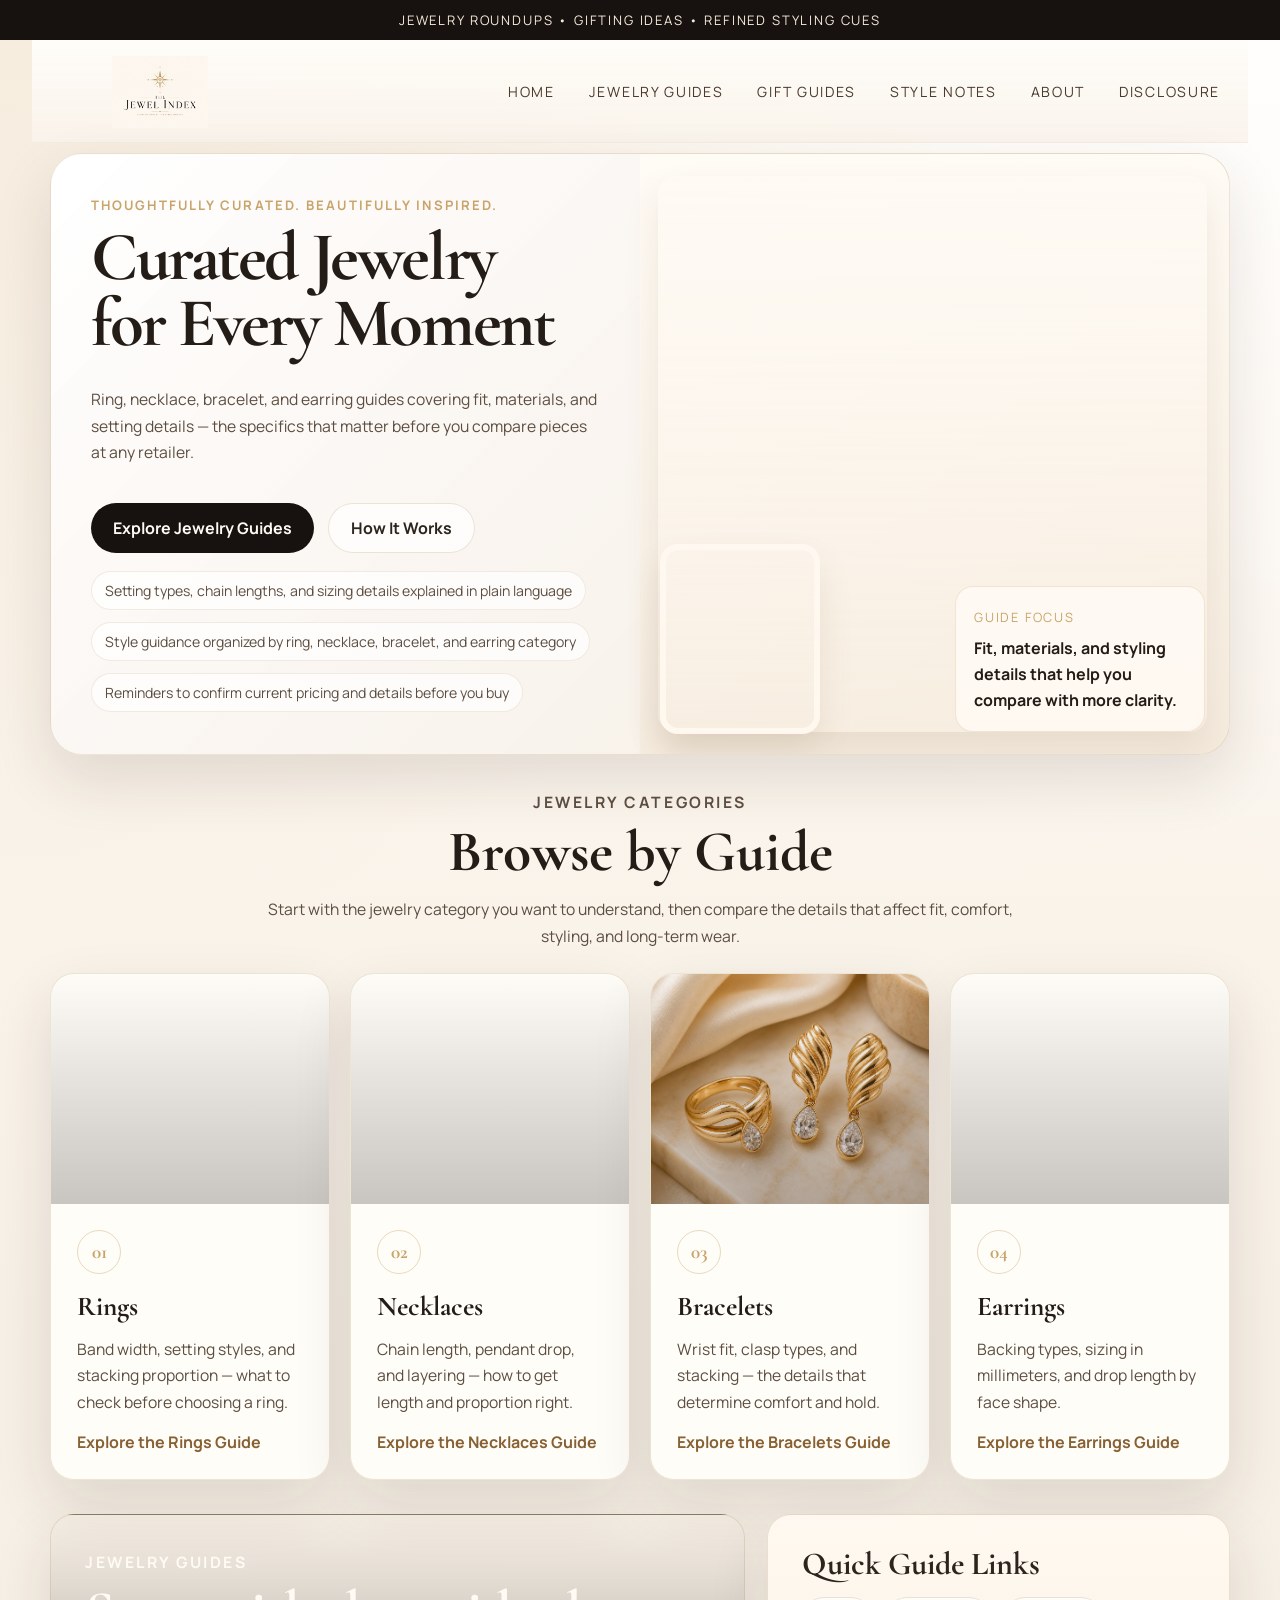
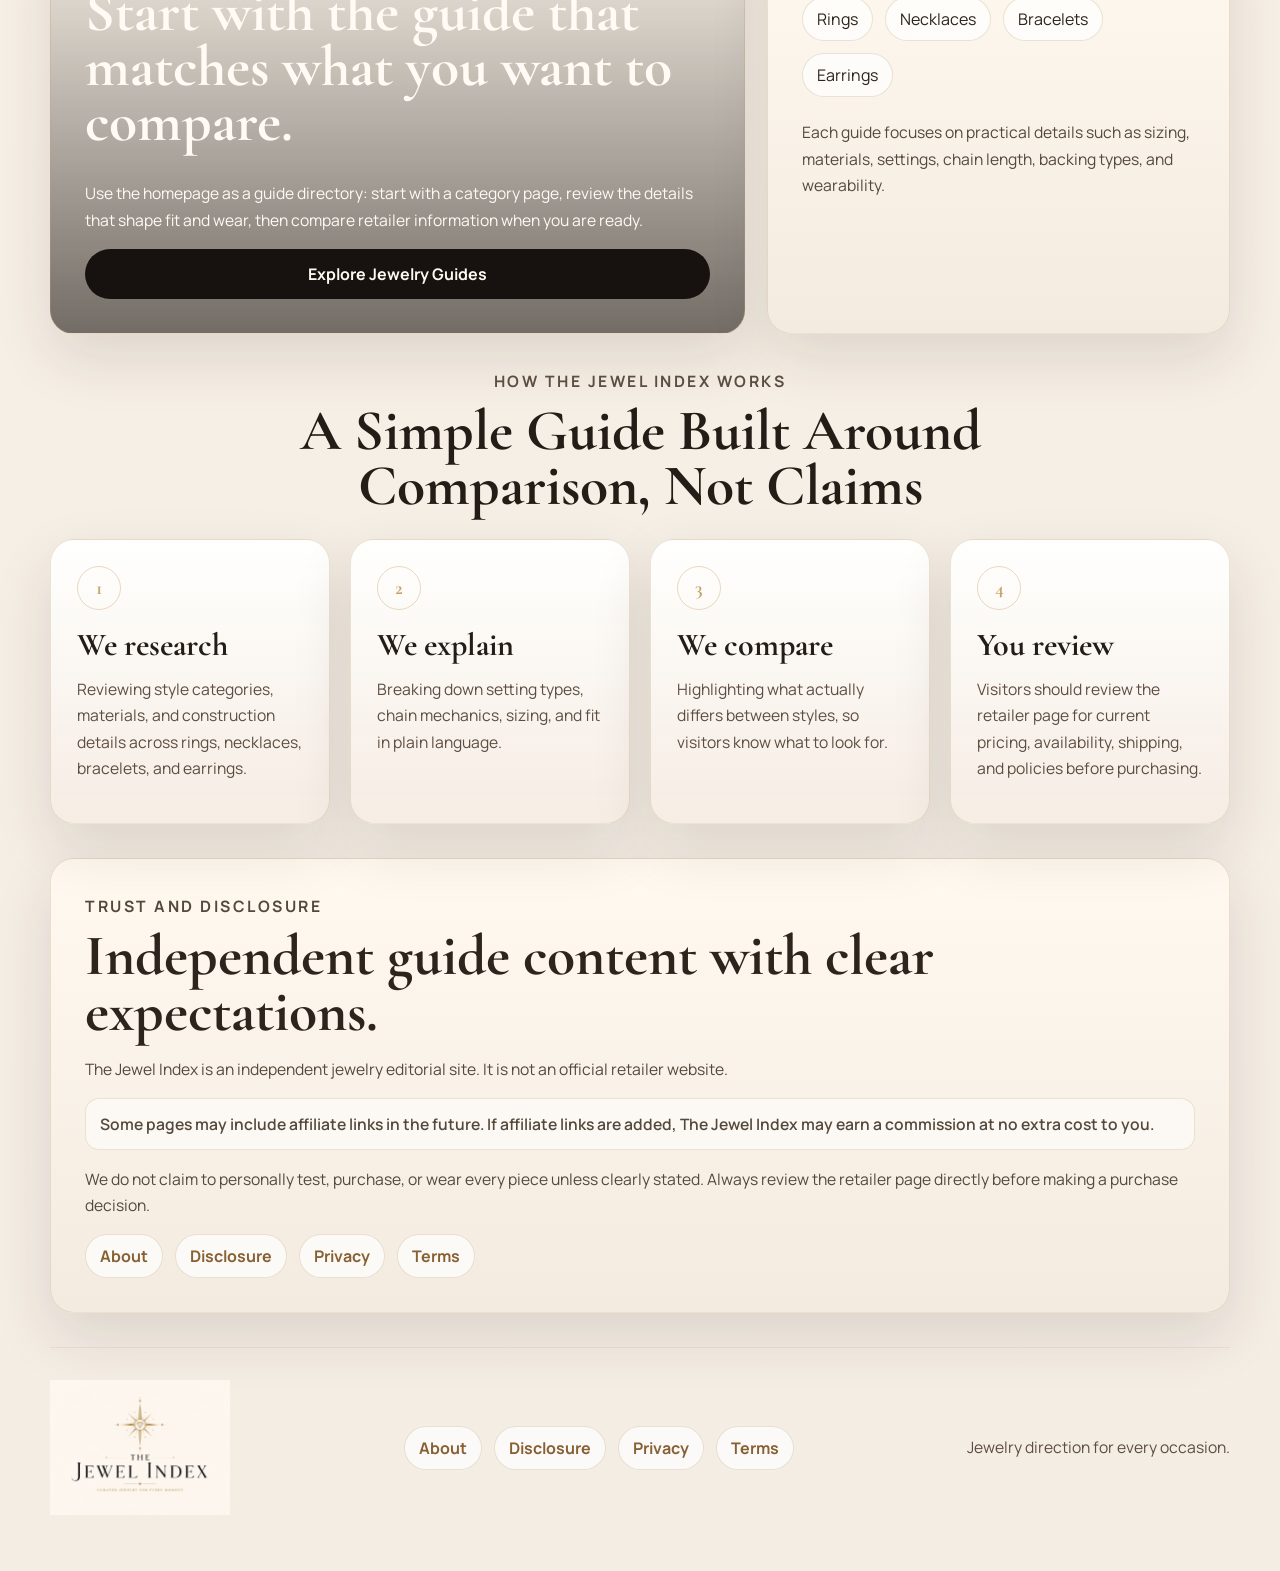
==== commit 5dcf18b6: "Revise homepage guide-focused content" ====
--- a/index.html
+++ b/index.html
@@ -39,16 +39,16 @@
             <span class="line">for Every Moment</span>
           </h1>
           <p class="hero-text">
-            Discover elegant jewelry roundups, occasion-led styling ideas, and polished inspiration designed to help you compare beautiful pieces before opening a retailer page.
+            Ring, necklace, bracelet, and earring guides covering fit, materials, and setting details — the specifics that matter before you compare pieces at any retailer.
           </p>
           <div class="hero-actions">
             <a class="button button-primary" href="jewelry-guides.html">Explore Jewelry Guides</a>
             <a class="button button-secondary" href="#how-it-works">How It Works</a>
           </div>
           <ul class="hero-highlights" aria-label="Site highlights">
-            <li>Elegant jewelry roundups</li>
-            <li>Occasion-led styling ideas</li>
-            <li>Review retailer details with care</li>
+            <li>Setting types, chain lengths, and sizing details explained in plain language</li>
+            <li>Style guidance organized by ring, necklace, bracelet, and earring category</li>
+            <li>Reminders to confirm current pricing and details before you buy</li>
           </ul>
         </div>
 
@@ -56,18 +56,18 @@
           <div class="hero-image hero-image-main"></div>
           <div class="hero-image hero-image-detail"></div>
           <div class="hero-plaque">
-            <span class="plaque-label">Featured Guide</span>
-            <strong>Timeless pieces, warm gold tones, and elevated gift ideas.</strong>
+            <span class="plaque-label">Guide Focus</span>
+            <strong>Fit, materials, and styling details that help you compare with more clarity.</strong>
           </div>
         </div>
       </section>
 
       <section class="collections">
         <div class="section-heading">
-          <p class="eyebrow">Browse our curated collections</p>
-          <h2>Four Signature Paths to Explore</h2>
-          <p>
-            Explore jewelry categories shaped around everyday style, thoughtful gifting, standout pieces, and elevated inspiration.
+          <p class="eyebrow">Jewelry categories</p>
+          <h2>Browse by Guide</h2>
+          <p>
+            Start with the jewelry category you want to understand, then compare the details that affect fit, comfort, styling, and long-term wear.
           </p>
         </div>
 
@@ -76,9 +76,9 @@
             <div class="collection-image everyday-elegance" aria-hidden="true"></div>
             <div class="collection-body">
               <span class="card-index">01</span>
-              <h3>Everyday Elegance</h3>
-              <p>Refined pieces, easy pairings, and graceful details for polished daily style.</p>
-              <a href="rings.html">Explore the collection</a>
+              <h3>Rings</h3>
+              <p>Band width, setting styles, and stacking proportion — what to check before choosing a ring.</p>
+              <a href="rings.html">Explore the Rings Guide</a>
             </div>
           </article>
 
@@ -86,9 +86,9 @@
             <div class="collection-image elevated-gifts" aria-hidden="true"></div>
             <div class="collection-body">
               <span class="card-index">02</span>
-              <h3>Elevated Gifts</h3>
-              <p>Thoughtful jewelry ideas for birthdays, anniversaries, milestones, and special occasions.</p>
-              <a href="gift-guides.html">View gift inspiration</a>
+              <h3>Necklaces</h3>
+              <p>Chain length, pendant drop, and layering — how to get length and proportion right.</p>
+              <a href="necklaces.html">Explore the Necklaces Guide</a>
             </div>
           </article>
 
@@ -96,9 +96,9 @@
             <div class="collection-image signature-finds" style="background-image: linear-gradient(180deg, rgba(246, 238, 228, 0.06), rgba(28, 19, 14, 0.24)), url('assets/index-signature-finds.png');" aria-hidden="true"></div>
             <div class="collection-body">
               <span class="card-index">03</span>
-              <h3>Signature Finds</h3>
-              <p>Distinctive silhouettes, memorable design notes, and pieces with standout presence.</p>
-              <a href="style-notes.html">See signature styles</a>
+              <h3>Bracelets</h3>
+              <p>Wrist fit, clasp types, and stacking — the details that determine comfort and hold.</p>
+              <a href="bracelets.html">Explore the Bracelets Guide</a>
             </div>
           </article>
 
@@ -106,9 +106,9 @@
             <div class="collection-image luxury-inspiration" aria-hidden="true"></div>
             <div class="collection-body">
               <span class="card-index">04</span>
-              <h3>Luxury Inspiration</h3>
-              <p>High-glamour styling ideas and editorial inspiration for beautifully elevated moments.</p>
-              <a href="style-notes.html">Browse the inspiration</a>
+              <h3>Earrings</h3>
+              <p>Backing types, sizing in millimeters, and drop length by face shape.</p>
+              <a href="earrings.html">Explore the Earrings Guide</a>
             </div>
           </article>
         </div>
@@ -116,16 +116,16 @@
 
       <section class="editorial-feature">
         <div class="feature-panel">
-          <p class="eyebrow">The Jewel Index Edit</p>
-          <h2>Curated pieces worth discovering.</h2>
-          <p>
-            Our featured edit brings together elegant styling cues, standout silhouettes, and helpful prompts to check listing details before making a decision.
+          <p class="eyebrow">Jewelry Guides</p>
+          <h2>Start with the guide that matches what you want to compare.</h2>
+          <p>
+            Use the homepage as a guide directory: start with a category page, review the details that shape fit and wear, then compare retailer information when you are ready.
           </p>
           <a class="button button-dark" href="jewelry-guides.html">Explore Jewelry Guides</a>
         </div>
 
         <aside class="feature-notes">
-          <h3>Browse by Guide</h3>
+          <h3>Quick Guide Links</h3>
           <div class="note-pills">
             <a href="rings.html">Rings</a>
             <a href="necklaces.html">Necklaces</a>
@@ -133,7 +133,7 @@
             <a href="earrings.html">Earrings</a>
           </div>
           <p>
-            Move through focused jewelry roundups, concise editorial notes, and practical reminders to confirm the latest retailer information.
+            Each guide focuses on practical details such as sizing, materials, settings, chain length, backing types, and wearability.
           </p>
         </aside>
       </section>
@@ -141,32 +141,32 @@
       <section class="how-it-works" id="how-it-works">
         <div class="section-heading">
           <p class="eyebrow">How The Jewel Index Works</p>
-          <h2>A simple guide flow built around curation, not claims.</h2>
+          <h2>A Simple Guide Built Around Comparison, Not Claims</h2>
         </div>
 
         <div class="steps-grid">
           <article class="step-card">
             <span class="step-number">1</span>
-            <h3>We explore</h3>
-            <p>We browse jewelry styles, listing details, and design cues to identify pieces that may fit a specific look, occasion, or gifting idea.</p>
+            <h3>We research</h3>
+            <p>Reviewing style categories, materials, and construction details across rings, necklaces, bracelets, and earrings.</p>
           </article>
 
           <article class="step-card">
             <span class="step-number">2</span>
-            <h3>We curate</h3>
-            <p>We organize selected finds into easy-to-browse guides, collection edits, and editorial notes.</p>
+            <h3>We explain</h3>
+            <p>Breaking down setting types, chain mechanics, sizing, and fit in plain language.</p>
           </article>
 
           <article class="step-card">
             <span class="step-number">3</span>
-            <h3>We guide</h3>
-            <p>Each page highlights design details, styling inspiration, and comparison points to help you narrow your options.</p>
+            <h3>We compare</h3>
+            <p>Highlighting what actually differs between styles, so visitors know what to look for.</p>
           </article>
 
           <article class="step-card">
             <span class="step-number">4</span>
             <h3>You review</h3>
-            <p>Before placing an order, review the retailer page for the latest product details, pricing, shipping information, and policies.</p>
+            <p>Visitors should review the retailer page for current pricing, availability, shipping, and policies before purchasing.</p>
           </article>
         </div>
       </section>
@@ -176,13 +176,13 @@
           <p class="eyebrow">Trust and disclosure</p>
           <h2>Independent guide content with clear expectations.</h2>
           <p>
-            The Jewel Index is an independent jewelry editorial site created to share elegant roundups, styling direction, and thoughtful inspiration. It is not an official retailer website.
+            The Jewel Index is an independent jewelry editorial site. It is not an official retailer website.
           </p>
           <p class="associate-disclosure">
-            Some pages may include affiliate links. If affiliate links are added, The Jewel Index may earn a commission at no extra cost to you. Always review retailer details before purchasing, and visit the <a class="text-link" href="disclosure.html">Disclosure</a> page for more information.
-          </p>
-          <p>
-            We do not claim to personally test, purchase, wear, or verify every piece unless clearly stated. Always review the retailer page directly before making a purchase decision.
+            Some pages may include affiliate links in the future. If affiliate links are added, The Jewel Index may earn a commission at no extra cost to you.
+          </p>
+          <p>
+            We do not claim to personally test, purchase, or wear every piece unless clearly stated. Always review the retailer page directly before making a purchase decision.
           </p>
           <div class="trust-links">
             <a href="about.html">About</a>
@@ -196,6 +196,12 @@
 
     <footer class="site-footer">
       <img class="footer-logo" src="assets/the-jewel-index-logo.png" alt="The Jewel Index">
+      <div class="trust-links">
+        <a href="about.html">About</a>
+        <a href="disclosure.html">Disclosure</a>
+        <a href="privacy.html">Privacy</a>
+        <a href="terms.html">Terms</a>
+      </div>
       <p>Jewelry direction for every occasion.</p>
     </footer>
   </div>
--- a/styles.css
+++ b/styles.css
@@ -818,6 +818,43 @@
     url("assets/earrings-example-statement.png");
 }
 
+.gift-photo {
+  background-position: center;
+  background-size: cover;
+  box-shadow: inset 0 0 0 1px rgba(255, 248, 239, 0.16);
+}
+
+.gift-photo::before {
+  content: "";
+  position: absolute;
+  inset: 0;
+  background: linear-gradient(180deg, rgba(255, 251, 245, 0.1), rgba(31, 21, 16, 0.12));
+}
+
+.gift-photo-birthday {
+  background-image:
+    linear-gradient(180deg, rgba(255, 252, 246, 0.05), rgba(247, 236, 223, 0.12)),
+    url("assets/gift-example-birthday.png");
+}
+
+.gift-photo-anniversary {
+  background-image:
+    linear-gradient(180deg, rgba(255, 252, 246, 0.05), rgba(247, 236, 223, 0.12)),
+    url("assets/gift-example-anniversary.png");
+}
+
+.gift-photo-everyday {
+  background-image:
+    linear-gradient(180deg, rgba(255, 252, 246, 0.05), rgba(247, 236, 223, 0.12)),
+    url("assets/gift-example-everyday.png");
+}
+
+.gift-photo-occasion {
+  background-image:
+    linear-gradient(180deg, rgba(255, 251, 245, 0.05), rgba(42, 31, 22, 0.16)),
+    url("assets/gift-example-occasion.png");
+}
+
 .style-photo {
   background-position: center;
   background-size: cover;
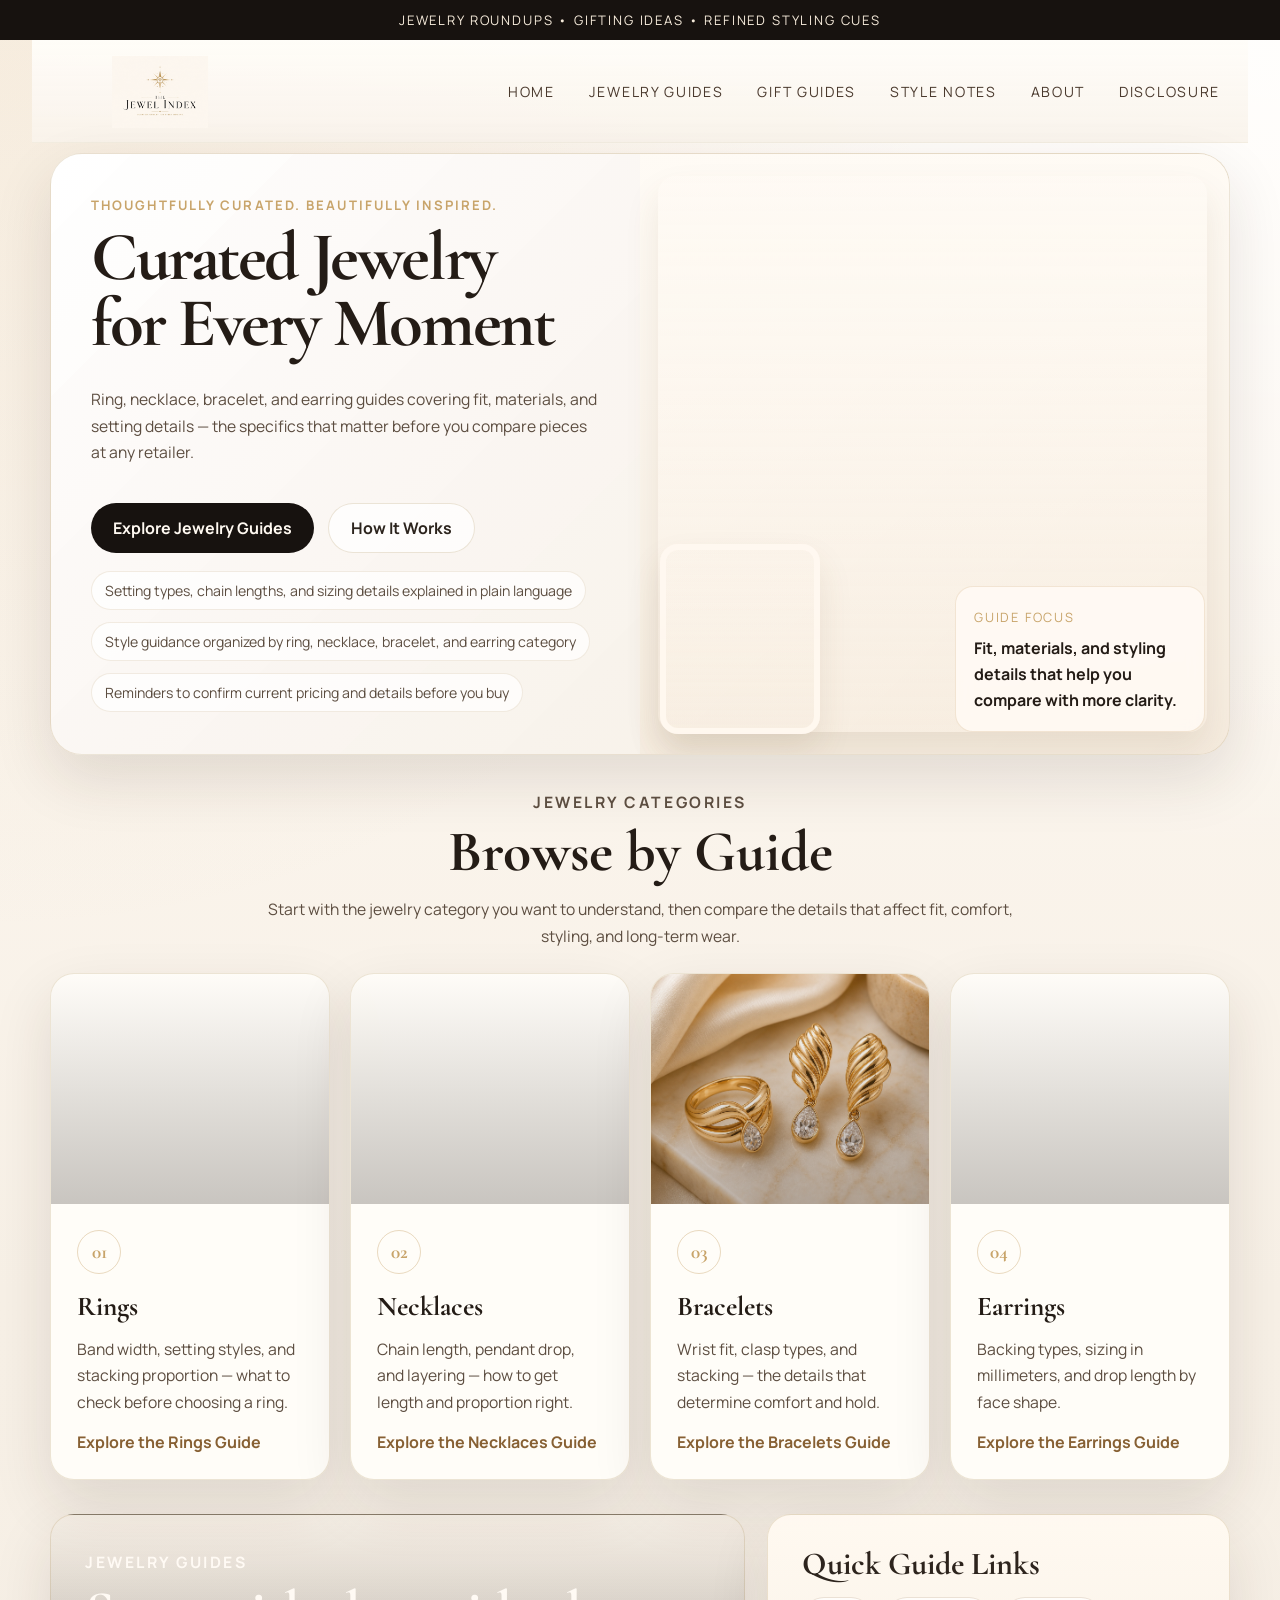
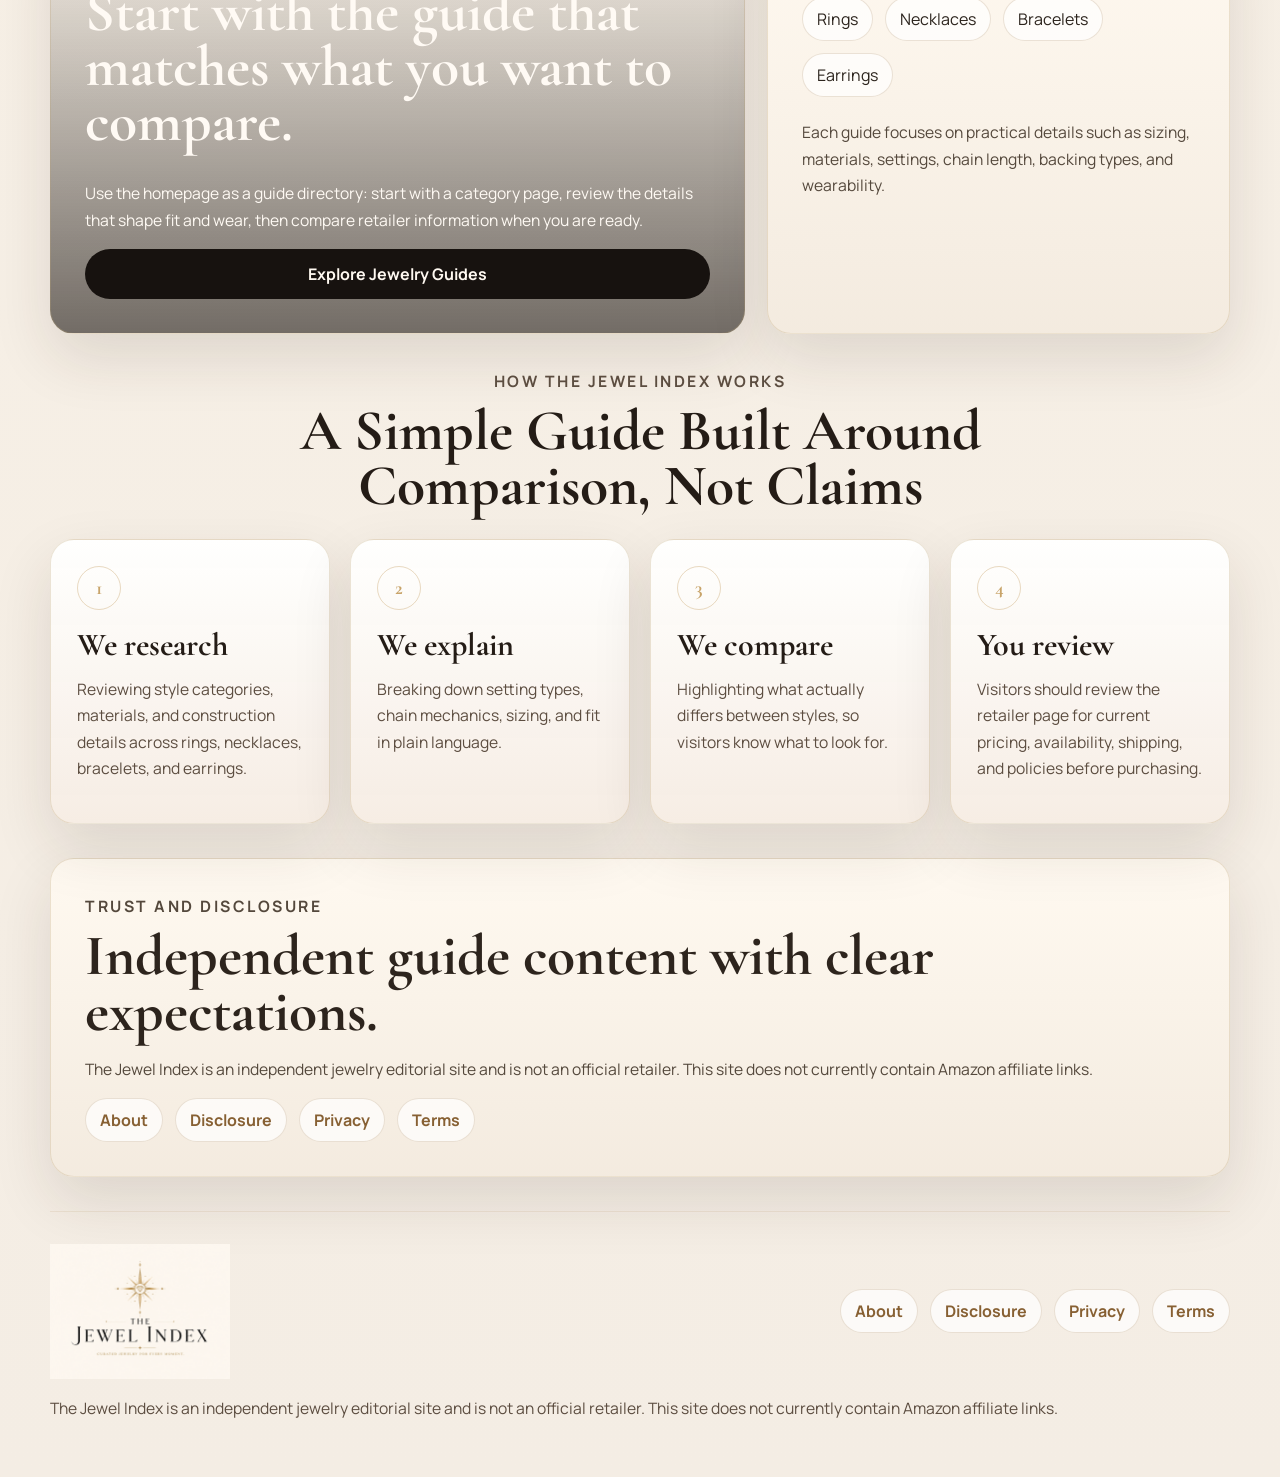
==== commit 56739150: "Standardize pre-approval disclosure wording" ====
--- a/index.html
+++ b/index.html
@@ -176,13 +176,7 @@
           <p class="eyebrow">Trust and disclosure</p>
           <h2>Independent guide content with clear expectations.</h2>
           <p>
-            The Jewel Index is an independent jewelry editorial site. It is not an official retailer website.
-          </p>
-          <p class="associate-disclosure">
-            Some pages may include affiliate links in the future. If affiliate links are added, The Jewel Index may earn a commission at no extra cost to you.
-          </p>
-          <p>
-            We do not claim to personally test, purchase, or wear every piece unless clearly stated. Always review the retailer page directly before making a purchase decision.
+            The Jewel Index is an independent jewelry editorial site and is not an official retailer. This site does not currently contain Amazon affiliate links.
           </p>
           <div class="trust-links">
             <a href="about.html">About</a>
@@ -202,7 +196,7 @@
         <a href="privacy.html">Privacy</a>
         <a href="terms.html">Terms</a>
       </div>
-      <p>Jewelry direction for every occasion.</p>
+      <p class="site-disclosure-note">The Jewel Index is an independent jewelry editorial site and is not an official retailer. This site does not currently contain Amazon affiliate links.</p>
     </footer>
   </div>
 </body>
--- a/styles.css
+++ b/styles.css
@@ -518,6 +518,7 @@
   display: flex;
   align-items: center;
   justify-content: space-between;
+  flex-wrap: wrap;
   gap: 16px;
   padding: 32px 0 0;
   color: #7f6b59;
@@ -527,6 +528,14 @@
 .footer-logo {
   width: clamp(140px, 16vw, 180px);
   max-width: 180px;
+}
+
+.site-disclosure-note {
+  flex: 1 1 100%;
+  margin: 0;
+  font-size: 0.92rem;
+  line-height: 1.7;
+  color: #7f6b59;
 }
 
 .guide-page {
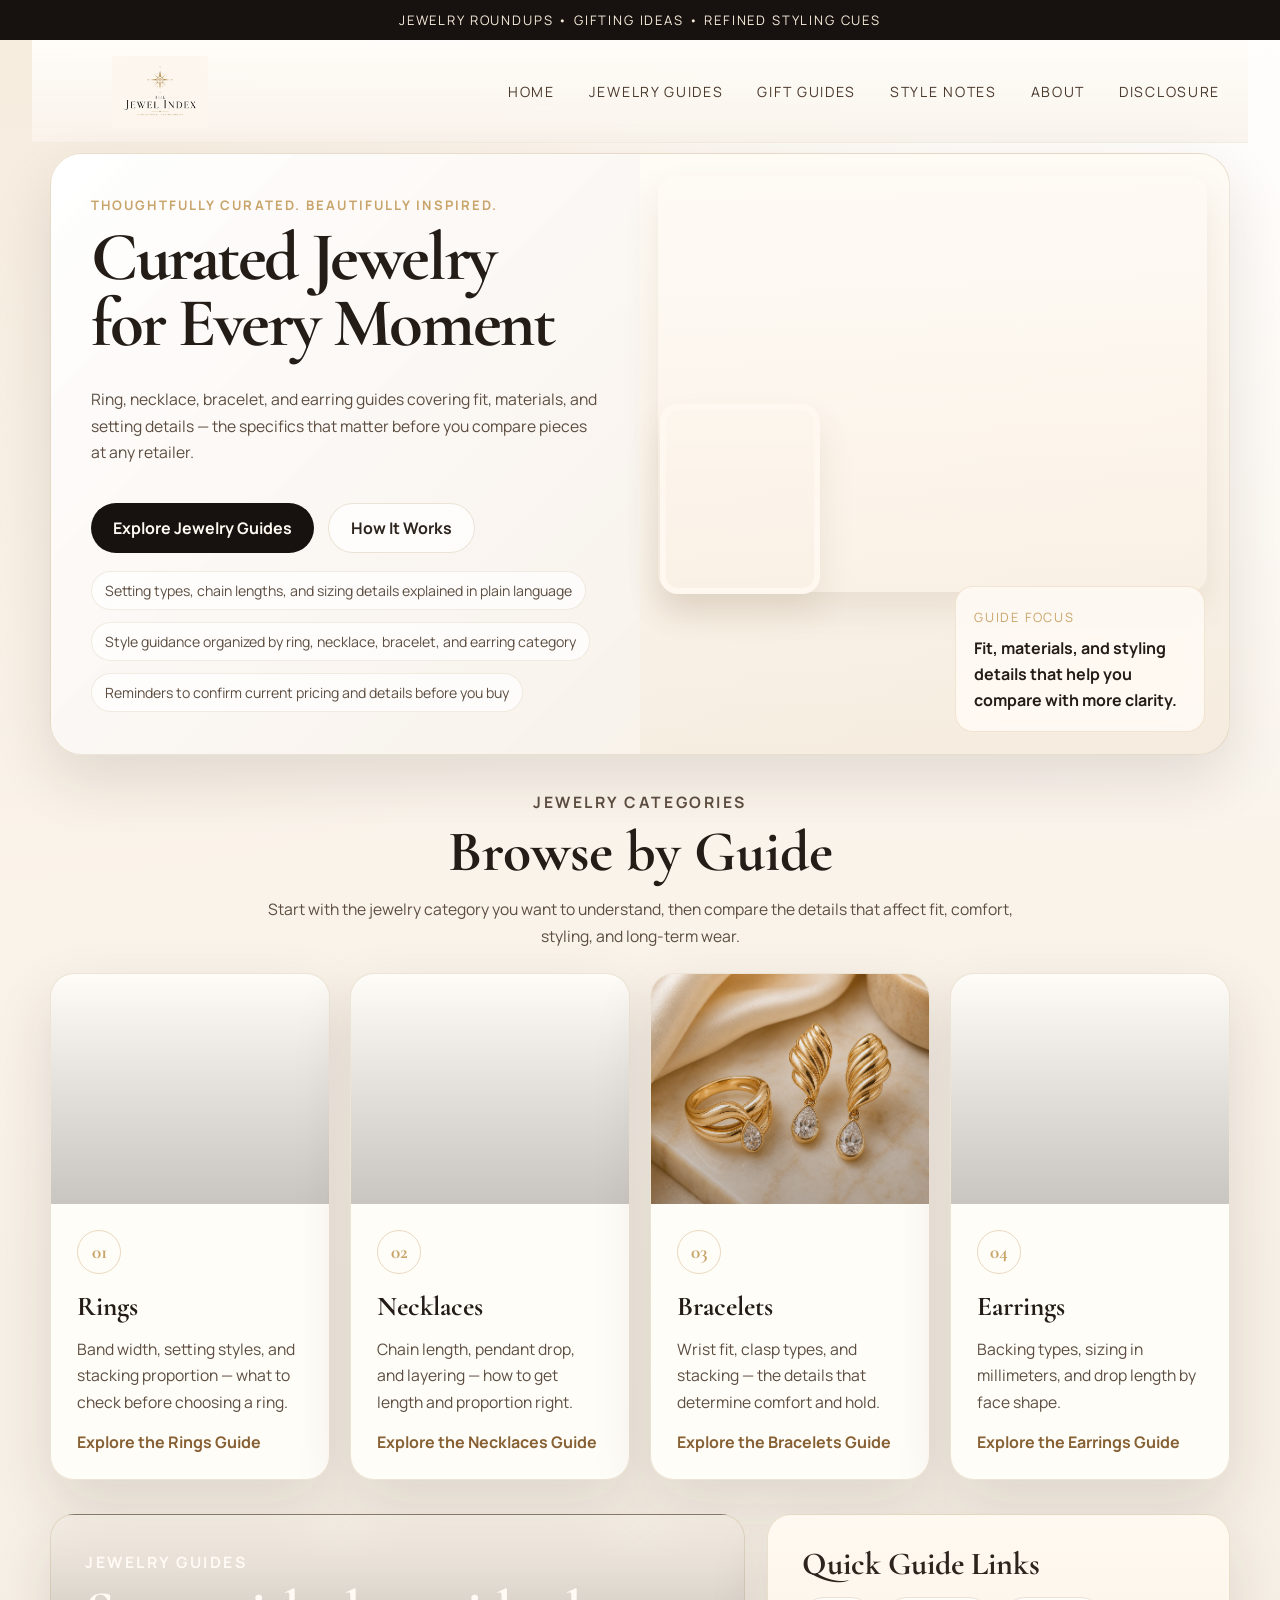
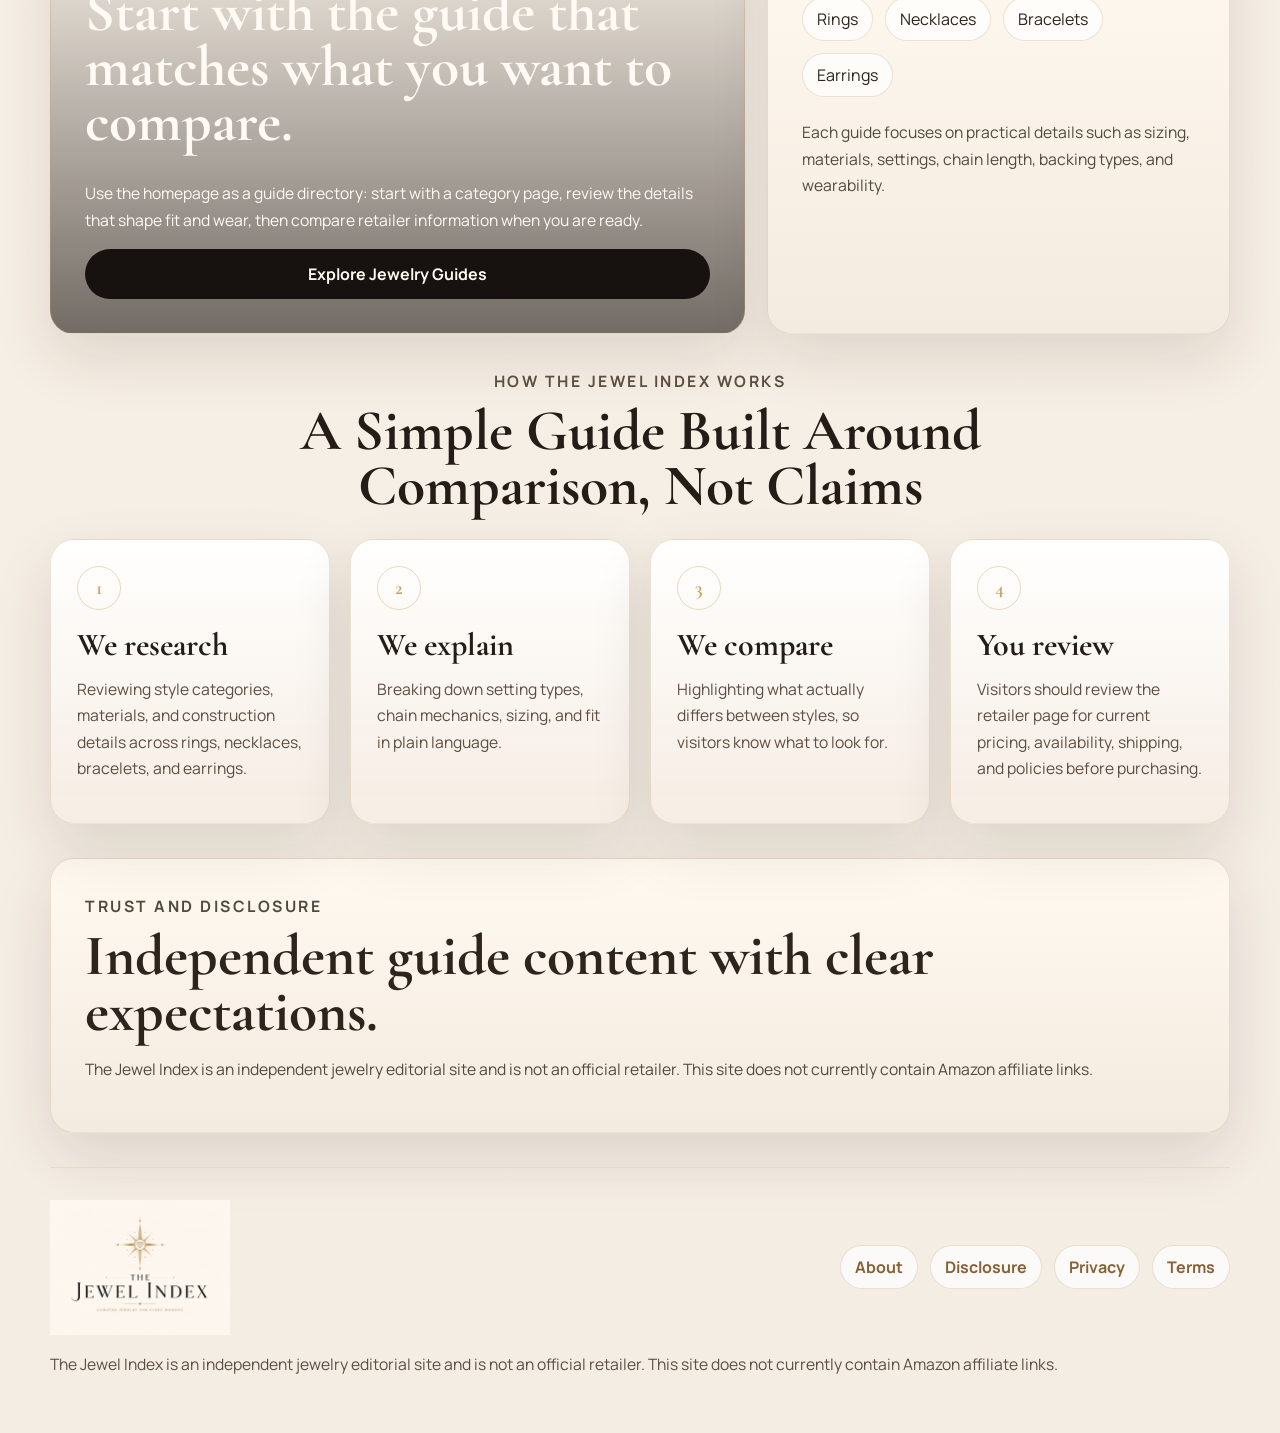
==== commit e91fd585: "Fix homepage mobile hero and trust links" ====
--- a/index.html
+++ b/index.html
@@ -53,8 +53,10 @@
         </div>
 
         <div class="hero-visual" aria-hidden="true">
-          <div class="hero-image hero-image-main"></div>
-          <div class="hero-image hero-image-detail"></div>
+          <div class="hero-image-stage">
+            <div class="hero-image hero-image-main"></div>
+            <div class="hero-image hero-image-detail"></div>
+          </div>
           <div class="hero-plaque">
             <span class="plaque-label">Guide Focus</span>
             <strong>Fit, materials, and styling details that help you compare with more clarity.</strong>
@@ -178,12 +180,6 @@
           <p>
             The Jewel Index is an independent jewelry editorial site and is not an official retailer. This site does not currently contain Amazon affiliate links.
           </p>
-          <div class="trust-links">
-            <a href="about.html">About</a>
-            <a href="disclosure.html">Disclosure</a>
-            <a href="privacy.html">Privacy</a>
-            <a href="terms.html">Terms</a>
-          </div>
         </div>
       </section>
     </main>
--- a/styles.css
+++ b/styles.css
@@ -299,6 +299,11 @@
   background: linear-gradient(180deg, rgba(255, 251, 245, 0.96), rgba(246, 235, 220, 0.62));
 }
 
+.hero-image-stage {
+  position: relative;
+  min-height: inherit;
+}
+
 .hero-image {
   position: absolute;
   border-radius: 18px;
@@ -1653,25 +1658,32 @@
 
   .hero-visual {
     width: 100%;
-    min-height: 340px;
+    display: flex;
+    flex-direction: column;
+    gap: 14px;
+    min-height: auto;
+    padding: 16px;
+  }
+
+  .hero-image-stage {
+    min-height: 320px;
   }
 
   .hero-image-detail {
     width: 132px;
     height: 156px;
-    left: 16px;
-    bottom: 16px;
+    left: 14px;
+    bottom: 14px;
   }
 
   .hero-image-main {
-    inset: 16px 16px 16px 16px;
+    inset: 0;
   }
 
   .hero-plaque {
-    right: 18px;
-    bottom: 18px;
-    width: min(220px, 62%);
-    padding: 16px;
+    position: static;
+    width: 100%;
+    padding: 15px 16px;
   }
 
   .feature-panel,
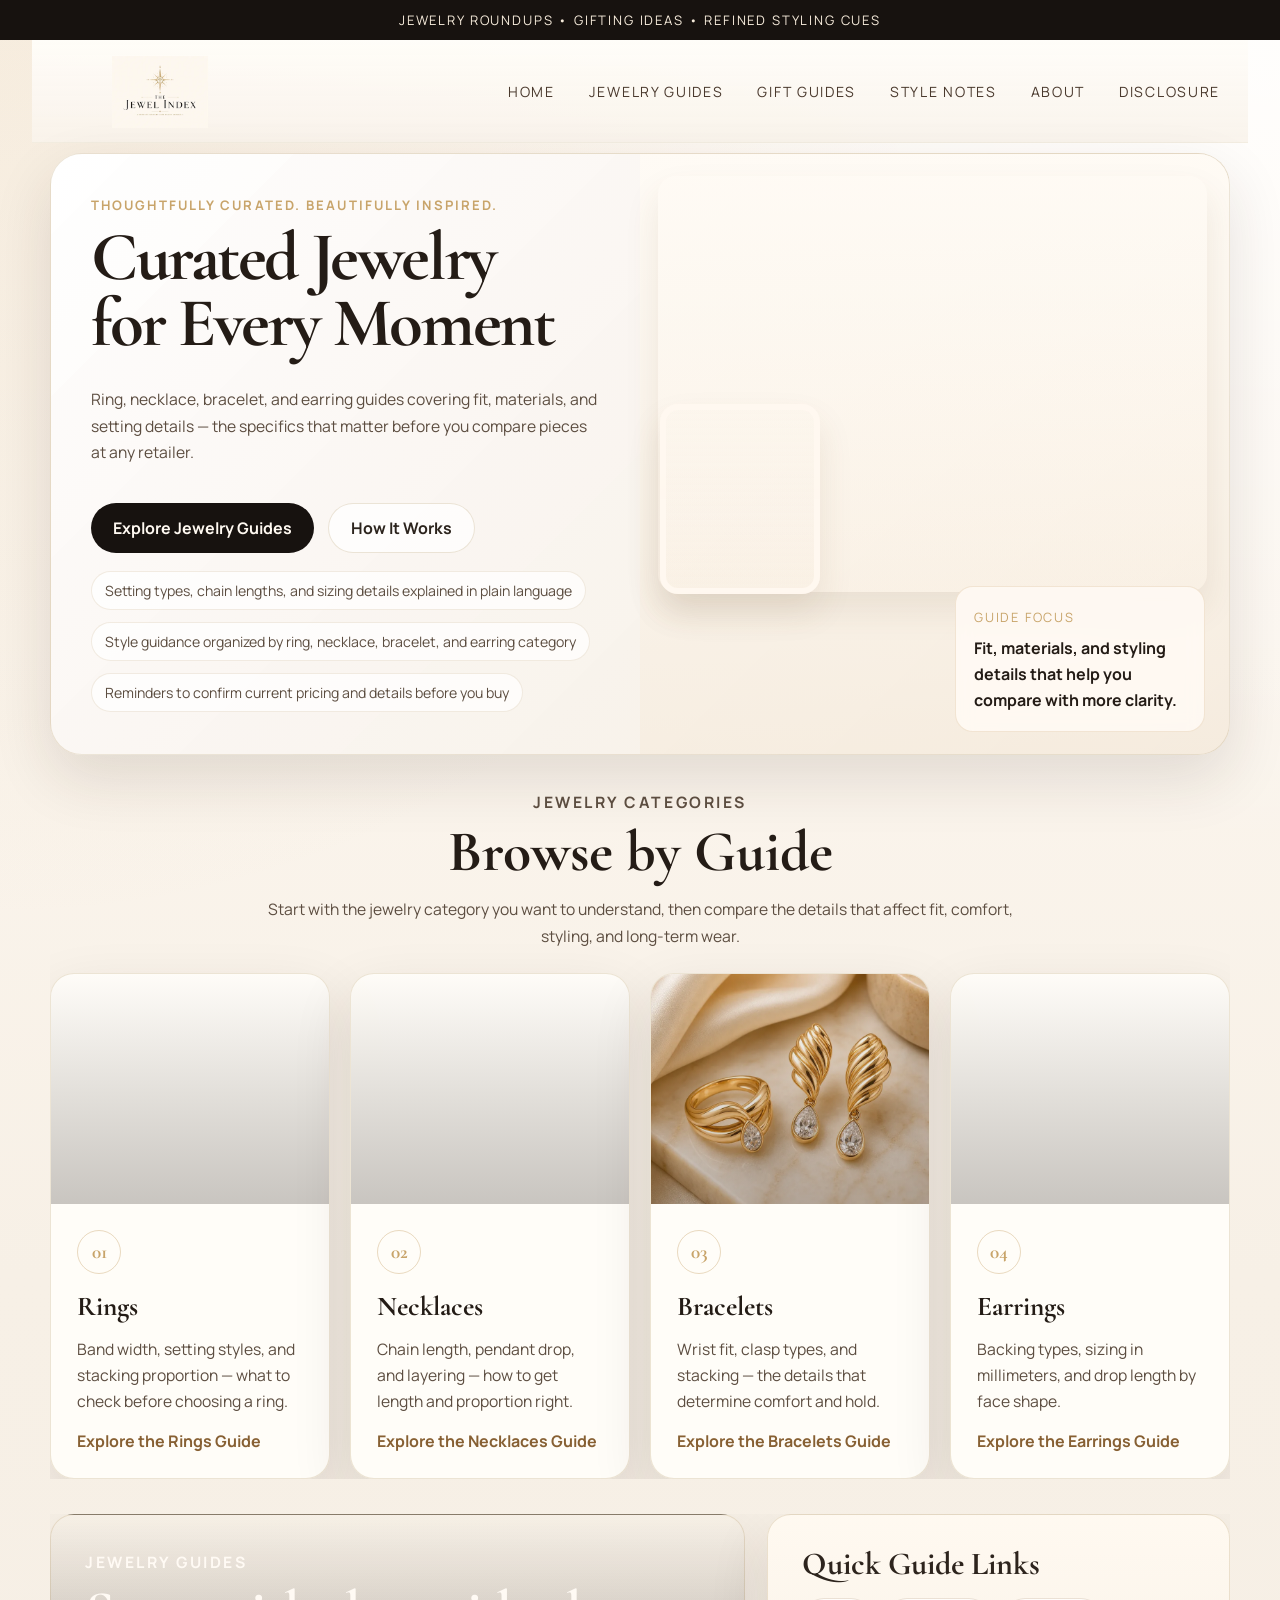
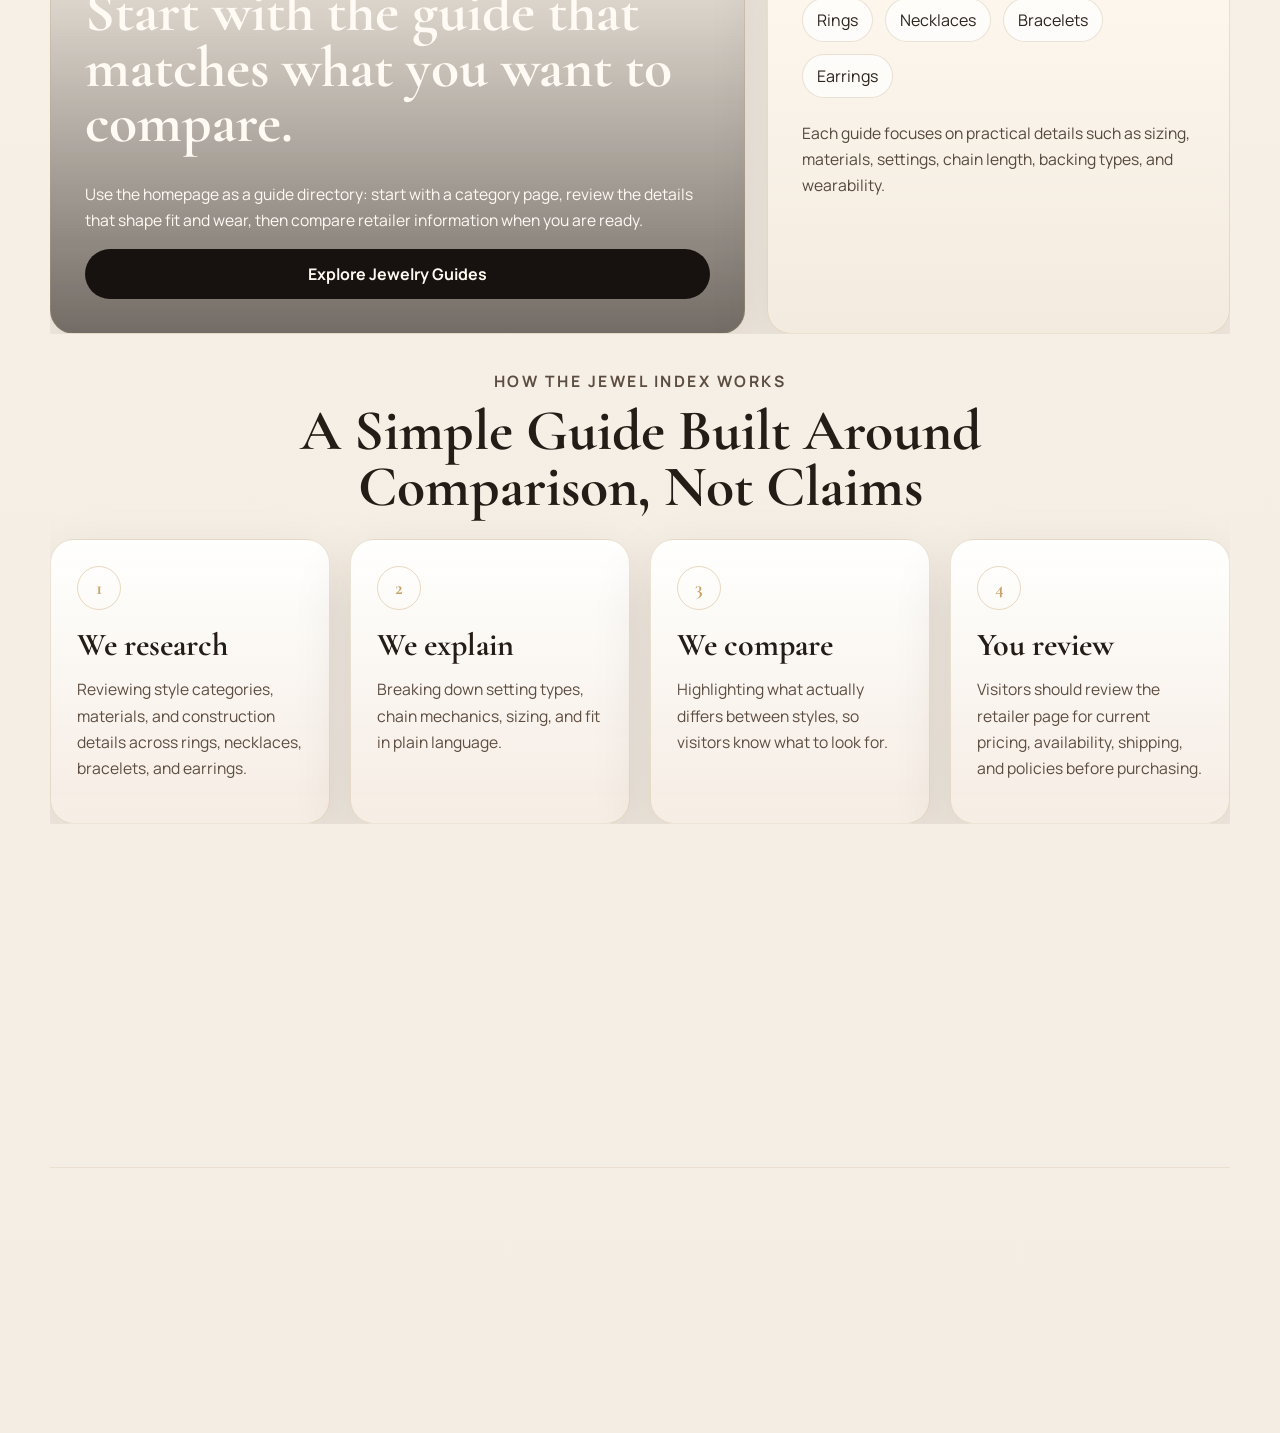
==== commit 0febaaf8: "Optimize mobile image delivery and rendering" ====
--- a/index.html
+++ b/index.html
@@ -16,7 +16,7 @@
     <header class="site-header">
       <div class="brand-lockup">
         <a class="brand" href="index.html" aria-label="The Jewel Index home">
-          <img class="brand-logo" src="assets/the-jewel-index-logo.png" alt="The Jewel Index">
+          <img class="brand-logo" src="assets/the-jewel-index-logo.webp" alt="The Jewel Index" width="600" height="450" decoding="async" fetchpriority="high">
         </a>
       </div>
 
@@ -95,7 +95,7 @@
           </article>
 
           <article class="collection-card">
-            <div class="collection-image signature-finds" style="background-image: linear-gradient(180deg, rgba(246, 238, 228, 0.06), rgba(28, 19, 14, 0.24)), url('assets/index-signature-finds.png');" aria-hidden="true"></div>
+            <div class="collection-image signature-finds" style="background-image: linear-gradient(180deg, rgba(246, 238, 228, 0.06), rgba(28, 19, 14, 0.24)), url('assets/index-signature-finds.webp');" aria-hidden="true"></div>
             <div class="collection-body">
               <span class="card-index">03</span>
               <h3>Bracelets</h3>
@@ -185,7 +185,7 @@
     </main>
 
     <footer class="site-footer">
-      <img class="footer-logo" src="assets/the-jewel-index-logo.png" alt="The Jewel Index">
+      <img class="footer-logo" src="assets/the-jewel-index-logo.webp" alt="The Jewel Index" width="600" height="450" loading="lazy" decoding="async">
       <div class="trust-links">
         <a href="about.html">About</a>
         <a href="disclosure.html">Disclosure</a>
--- a/styles.css
+++ b/styles.css
@@ -316,7 +316,7 @@
   inset: 22px 22px 22px 18px;
   background-image:
     linear-gradient(180deg, rgba(255, 250, 244, 0.28), rgba(255, 242, 225, 0.12)),
-    url("https://images.unsplash.com/photo-1617038260897-41a1f14a8ca0?auto=format&fit=crop&w=1200&q=80");
+    url("https://images.unsplash.com/photo-1617038260897-41a1f14a8ca0?auto=format&fit=crop&w=1000&q=72");
 }
 
 .hero-image-detail {
@@ -327,7 +327,7 @@
   border: 6px solid rgba(255, 248, 240, 0.96);
   background-image:
     linear-gradient(180deg, rgba(255, 248, 239, 0.2), rgba(255, 239, 223, 0.1)),
-    url("https://images.unsplash.com/photo-1515562141207-7a88fb7ce338?auto=format&fit=crop&w=900&q=80");
+    url("https://images.unsplash.com/photo-1515562141207-7a88fb7ce338?auto=format&fit=crop&w=640&q=72");
 }
 
 .hero-plaque {
@@ -395,25 +395,25 @@
 .everyday-elegance {
   background-image:
     linear-gradient(180deg, rgba(246, 238, 228, 0.06), rgba(28, 19, 14, 0.24)),
-    url("https://images.unsplash.com/photo-1611085583191-a3b181a88401?auto=format&fit=crop&w=1200&q=80");
+    url("https://images.unsplash.com/photo-1611085583191-a3b181a88401?auto=format&fit=crop&w=800&q=72");
 }
 
 .elevated-gifts {
   background-image:
     linear-gradient(180deg, rgba(246, 238, 228, 0.06), rgba(28, 19, 14, 0.24)),
-    url("https://images.unsplash.com/photo-1602173574767-37ac01994b2a?auto=format&fit=crop&w=1200&q=80");
+    url("https://images.unsplash.com/photo-1602173574767-37ac01994b2a?auto=format&fit=crop&w=800&q=72");
 }
 
 .signature-finds {
   background-image:
     linear-gradient(180deg, rgba(246, 238, 228, 0.06), rgba(28, 19, 14, 0.24)),
-    url("https://images.unsplash.com/photo-1599643478518-a784e5dc4c8f?auto=format&fit=crop&w=1200&q=80");
+    url("https://images.unsplash.com/photo-1599643478518-a784e5dc4c8f?auto=format&fit=crop&w=800&q=72");
 }
 
 .luxury-inspiration {
   background-image:
     linear-gradient(180deg, rgba(246, 238, 228, 0.06), rgba(28, 19, 14, 0.24)),
-    url("https://images.unsplash.com/photo-1617038220319-276d3cfab638?auto=format&fit=crop&w=1200&q=80");
+    url("https://images.unsplash.com/photo-1617038220319-276d3cfab638?auto=format&fit=crop&w=800&q=72");
 }
 
 .collection-body,
@@ -468,7 +468,7 @@
   justify-content: flex-end;
   background:
     linear-gradient(180deg, rgba(253, 248, 241, 0.06), rgba(20, 14, 10, 0.58)),
-    url("https://images.unsplash.com/photo-1611652022419-a9419f74343d?auto=format&fit=crop&w=1200&q=80") center/cover;
+    url("https://images.unsplash.com/photo-1611652022419-a9419f74343d?auto=format&fit=crop&w=900&q=72") center/cover;
 }
 
 .feature-panel h2,
@@ -547,6 +547,16 @@
   display: flex;
   flex-direction: column;
   gap: 34px;
+}
+
+.collections,
+.editorial-feature,
+.how-it-works,
+.trust-section,
+.guide-section,
+.site-footer {
+  content-visibility: auto;
+  contain-intrinsic-size: 1px 720px;
 }
 
 .guide-hero {
@@ -607,31 +617,43 @@
 .rings-guide-visual {
   background-image:
     linear-gradient(180deg, rgba(255, 250, 244, 0.26), rgba(255, 242, 225, 0.14)),
-    url("https://images.unsplash.com/photo-1605100804763-247f67b3557e?auto=format&fit=crop&w=1400&q=80");
+    url("https://images.unsplash.com/photo-1605100804763-247f67b3557e?auto=format&fit=crop&w=1100&q=72");
 }
 
 .necklaces-guide-visual {
   background-image:
     linear-gradient(180deg, rgba(255, 252, 246, 0.08), rgba(255, 244, 230, 0.04)),
-    url("assets/necklaces-guide-hero.png");
+    url("assets/necklaces-guide-hero.webp");
 }
 
 .bracelets-guide-visual {
   background-image:
     linear-gradient(180deg, rgba(255, 252, 246, 0.08), rgba(255, 244, 230, 0.04)),
-    url("assets/bracelets-guide-hero.png");
+    url("assets/bracelets-guide-hero.webp");
 }
 
 .earrings-guide-visual {
   background-image:
     linear-gradient(180deg, rgba(255, 252, 246, 0.08), rgba(255, 244, 230, 0.04)),
-    url("assets/earrings-guide-hero.png");
+    url("assets/earrings-guide-hero.webp");
 }
 
 .guide-section {
   display: flex;
   flex-direction: column;
   gap: 24px;
+}
+
+.guide-quick-links {
+  gap: 0;
+}
+
+.guide-quick-links .guide-panel {
+  padding: 22px 24px;
+}
+
+.guide-quick-links .note-pills {
+  margin: 0;
 }
 
 .guide-card-grid {
@@ -700,25 +722,25 @@
 .ring-photo-band {
   background-image:
     linear-gradient(180deg, rgba(255, 252, 246, 0.05), rgba(247, 236, 223, 0.12)),
-    url("assets/rings-example-band.png");
+    url("assets/rings-example-band.webp");
 }
 
 .ring-photo-solitaire {
   background-image:
     linear-gradient(180deg, rgba(255, 251, 245, 0.05), rgba(247, 236, 223, 0.14)),
-    url("assets/rings-example-solitaire.png");
+    url("assets/rings-example-solitaire.webp");
 }
 
 .ring-photo-halo {
   background-image:
     linear-gradient(180deg, rgba(255, 250, 244, 0.05), rgba(42, 31, 22, 0.18)),
-    url("assets/rings-example-halo.png");
+    url("assets/rings-example-halo.webp");
 }
 
 .ring-photo-stacking {
   background-image:
     linear-gradient(180deg, rgba(255, 252, 246, 0.05), rgba(247, 236, 223, 0.12)),
-    url("assets/rings-example-stacking.png");
+    url("assets/rings-example-stacking.webp");
 }
 
 .necklace-photo {
@@ -737,25 +759,25 @@
 .necklace-photo-pendant {
   background-image:
     linear-gradient(180deg, rgba(255, 252, 246, 0.05), rgba(247, 236, 223, 0.12)),
-    url("assets/necklaces-example-pendant.png");
+    url("assets/necklaces-example-pendant.webp");
 }
 
 .necklace-photo-layered {
   background-image:
     linear-gradient(180deg, rgba(255, 252, 246, 0.05), rgba(247, 236, 223, 0.12)),
-    url("assets/necklaces-example-layered.png");
+    url("assets/necklaces-example-layered.webp");
 }
 
 .necklace-photo-statement {
   background-image:
     linear-gradient(180deg, rgba(255, 251, 245, 0.05), rgba(42, 31, 22, 0.16)),
-    url("assets/necklaces-example-statement.png");
+    url("assets/necklaces-example-statement.webp");
 }
 
 .necklace-photo-gift {
   background-image:
     linear-gradient(180deg, rgba(255, 252, 246, 0.05), rgba(247, 236, 223, 0.12)),
-    url("assets/necklaces-example-gift.png");
+    url("assets/necklaces-example-gift.webp");
 }
 
 .bracelet-photo {
@@ -774,25 +796,25 @@
 .bracelet-photo-tennis {
   background-image:
     linear-gradient(180deg, rgba(255, 252, 246, 0.05), rgba(247, 236, 223, 0.12)),
-    url("assets/bracelets-example-tennis.png");
+    url("assets/bracelets-example-tennis.webp");
 }
 
 .bracelet-photo-chain {
   background-image:
     linear-gradient(180deg, rgba(255, 252, 246, 0.05), rgba(247, 236, 223, 0.12)),
-    url("assets/bracelets-example-chain.png");
+    url("assets/bracelets-example-chain.webp");
 }
 
 .bracelet-photo-cuff {
   background-image:
     linear-gradient(180deg, rgba(255, 251, 245, 0.05), rgba(42, 31, 22, 0.16)),
-    url("assets/bracelets-example-cuff.png");
+    url("assets/bracelets-example-cuff.webp");
 }
 
 .bracelet-photo-charm {
   background-image:
     linear-gradient(180deg, rgba(255, 252, 246, 0.05), rgba(247, 236, 223, 0.12)),
-    url("assets/bracelets-example-charm.png");
+    url("assets/bracelets-example-charm.webp");
 }
 
 .earring-photo {
@@ -811,25 +833,25 @@
 .earring-photo-stud {
   background-image:
     linear-gradient(180deg, rgba(255, 252, 246, 0.05), rgba(247, 236, 223, 0.12)),
-    url("assets/earrings-example-stud.png");
+    url("assets/earrings-example-stud.webp");
 }
 
 .earring-photo-hoop {
   background-image:
     linear-gradient(180deg, rgba(255, 252, 246, 0.05), rgba(247, 236, 223, 0.12)),
-    url("assets/earrings-example-hoop.png");
+    url("assets/earrings-example-hoop.webp");
 }
 
 .earring-photo-drop {
   background-image:
     linear-gradient(180deg, rgba(255, 252, 246, 0.05), rgba(247, 236, 223, 0.12)),
-    url("assets/earrings-example-drop.png");
+    url("assets/earrings-example-drop.webp");
 }
 
 .earring-photo-statement {
   background-image:
     linear-gradient(180deg, rgba(255, 251, 245, 0.05), rgba(42, 31, 22, 0.16)),
-    url("assets/earrings-example-statement.png");
+    url("assets/earrings-example-statement.webp");
 }
 
 .gift-photo {
@@ -848,25 +870,25 @@
 .gift-photo-birthday {
   background-image:
     linear-gradient(180deg, rgba(255, 252, 246, 0.05), rgba(247, 236, 223, 0.12)),
-    url("assets/gift-example-birthday.png");
+    url("assets/gift-example-birthday.webp");
 }
 
 .gift-photo-anniversary {
   background-image:
     linear-gradient(180deg, rgba(255, 252, 246, 0.05), rgba(247, 236, 223, 0.12)),
-    url("assets/gift-example-anniversary.png");
+    url("assets/gift-example-anniversary.webp");
 }
 
 .gift-photo-everyday {
   background-image:
     linear-gradient(180deg, rgba(255, 252, 246, 0.05), rgba(247, 236, 223, 0.12)),
-    url("assets/gift-example-everyday.png");
+    url("assets/gift-example-everyday.webp");
 }
 
 .gift-photo-occasion {
   background-image:
     linear-gradient(180deg, rgba(255, 251, 245, 0.05), rgba(42, 31, 22, 0.16)),
-    url("assets/gift-example-occasion.png");
+    url("assets/gift-example-occasion.webp");
 }
 
 .style-photo {
@@ -885,61 +907,61 @@
 .style-photo-everyday {
   background-image:
     linear-gradient(180deg, rgba(255, 250, 244, 0.06), rgba(247, 236, 223, 0.12)),
-    url("https://images.unsplash.com/photo-1617038260897-41a1f14a8ca0?auto=format&fit=crop&w=1200&q=80");
+    url("https://images.unsplash.com/photo-1617038260897-41a1f14a8ca0?auto=format&fit=crop&w=800&q=72");
 }
 
 .style-photo-minimal {
   background-image:
     linear-gradient(180deg, rgba(255, 252, 246, 0.05), rgba(247, 236, 223, 0.1)),
-    url("https://images.unsplash.com/photo-1515562141207-7a88fb7ce338?auto=format&fit=crop&w=1200&q=80");
+    url("https://images.unsplash.com/photo-1515562141207-7a88fb7ce338?auto=format&fit=crop&w=800&q=72");
 }
 
 .style-photo-layered {
   background-image:
     linear-gradient(180deg, rgba(255, 252, 246, 0.05), rgba(247, 236, 223, 0.12)),
-    url("https://images.unsplash.com/photo-1599643478518-a784e5dc4c8f?auto=format&fit=crop&w=1200&q=80");
+    url("https://images.unsplash.com/photo-1599643478518-a784e5dc4c8f?auto=format&fit=crop&w=800&q=72");
 }
 
 .style-photo-signature {
   background-image:
     linear-gradient(180deg, rgba(255, 252, 246, 0.04), rgba(44, 31, 23, 0.2)),
-    url("https://images.unsplash.com/photo-1602173574767-37ac01994b2a?auto=format&fit=crop&w=1200&q=80");
+    url("https://images.unsplash.com/photo-1602173574767-37ac01994b2a?auto=format&fit=crop&w=800&q=72");
 }
 
 .style-photo-evening {
   background-image:
     linear-gradient(180deg, rgba(255, 249, 241, 0.05), rgba(27, 19, 14, 0.28)),
-    url("https://images.unsplash.com/photo-1611652022419-a9419f74343d?auto=format&fit=crop&w=1200&q=80");
+    url("https://images.unsplash.com/photo-1611652022419-a9419f74343d?auto=format&fit=crop&w=800&q=72");
 }
 
 .style-photo-soft {
   background-image:
     linear-gradient(180deg, rgba(255, 252, 246, 0.05), rgba(247, 236, 223, 0.12)),
-    url("https://images.unsplash.com/photo-1611085583191-a3b181a88401?auto=format&fit=crop&w=1200&q=80");
+    url("https://images.unsplash.com/photo-1611085583191-a3b181a88401?auto=format&fit=crop&w=800&q=72");
 }
 
 .style-photo-future-minimal {
   background-image:
     linear-gradient(180deg, rgba(255, 252, 246, 0.05), rgba(247, 236, 223, 0.12)),
-    url("https://images.unsplash.com/photo-1535632066927-ab7c9ab60908?auto=format&fit=crop&w=1200&q=80");
+    url("https://images.unsplash.com/photo-1535632066927-ab7c9ab60908?auto=format&fit=crop&w=800&q=72");
 }
 
 .style-photo-future-layered {
   background-image:
     linear-gradient(180deg, rgba(255, 252, 246, 0.05), rgba(247, 236, 223, 0.12)),
-    url("https://images.unsplash.com/photo-1617038220319-276d3cfab638?auto=format&fit=crop&w=1200&q=80");
+    url("https://images.unsplash.com/photo-1617038220319-276d3cfab638?auto=format&fit=crop&w=800&q=72");
 }
 
 .style-photo-future-evening {
   background-image:
     linear-gradient(180deg, rgba(255, 249, 241, 0.05), rgba(27, 19, 14, 0.28)),
-    url("https://images.unsplash.com/photo-1617038260897-41a1f14a8ca0?auto=format&fit=crop&w=1200&q=80");
+    url("https://images.unsplash.com/photo-1617038260897-41a1f14a8ca0?auto=format&fit=crop&w=800&q=72");
 }
 
 .style-photo-future-soft {
   background-image:
     linear-gradient(180deg, rgba(255, 252, 246, 0.05), rgba(247, 236, 223, 0.12)),
-    url("https://images.unsplash.com/photo-1599643478518-a784e5dc4c8f?auto=format&fit=crop&w=1200&q=80");
+    url("https://images.unsplash.com/photo-1599643478518-a784e5dc4c8f?auto=format&fit=crop&w=800&q=72");
 }
 
 .ring-visual::before,
